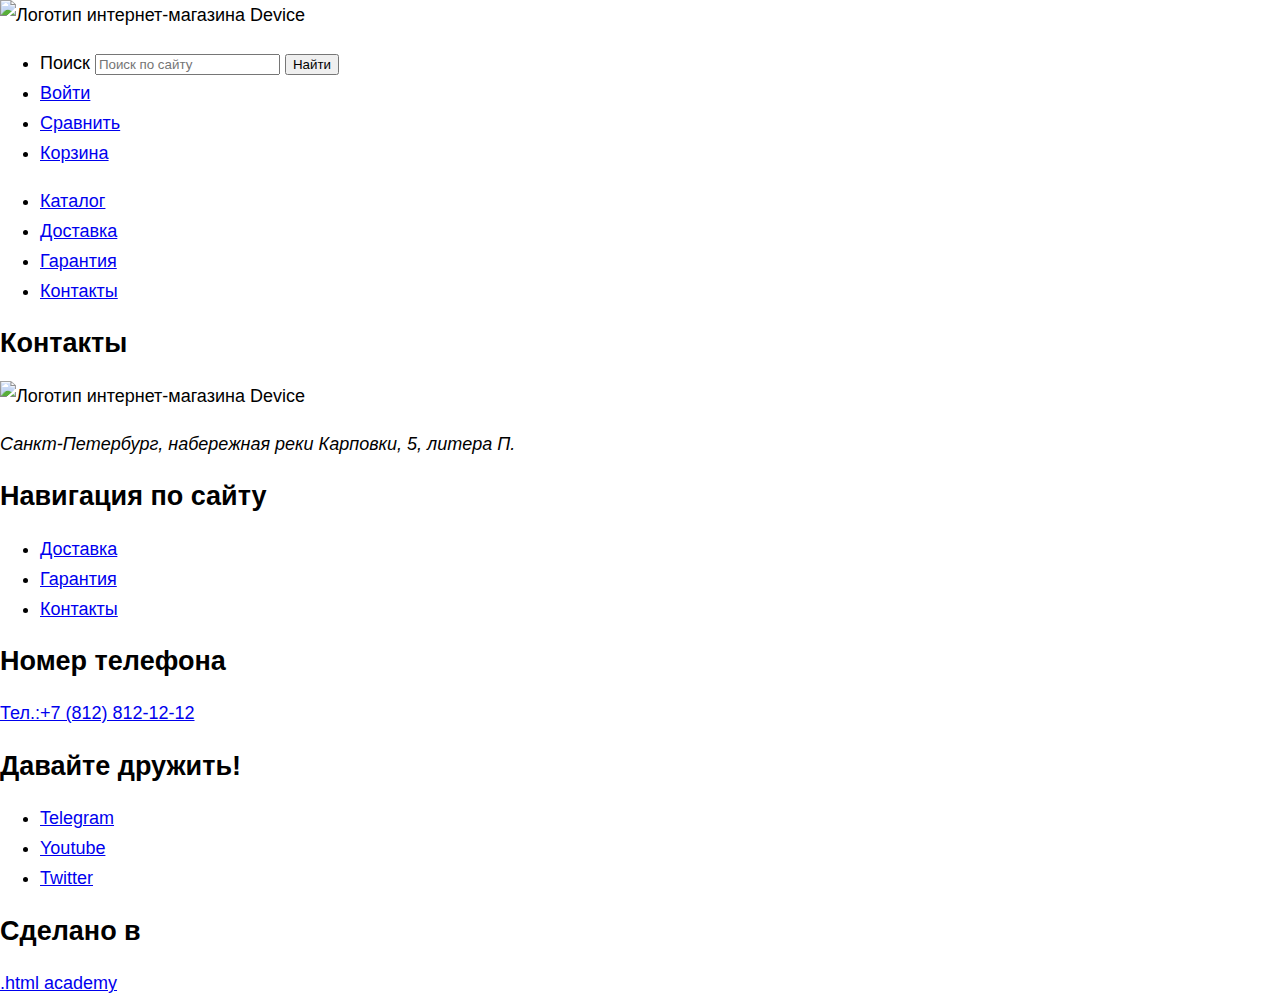
==== index.html @ ae9f5cde "добавляет разметку хедера и футера" ====
<!DOCTYPE html>
<html lang="ru">
  <head>
    <meta charset="utf-8">
    <title>HTML Academy: Девайс</title>
    <link rel="stylesheet" href="styles/styles.css">
  </head>
  <body>
    <header class="page-header">
      <img src="" alt="Логотип интернет-магазина Device" class="head-logo">
      <nav class="navigation">
        <ul class="navigation-personal">
          <li class="navigation-item">
            <form class="searching-form" action="https://echo.htmlacademy.ru/" method="get">
              <label for="searching-on-site" class="visually-hidden">Поиск</label>
              <input type="text" class="field" id="searching-on-page" placeholder="Поиск по сайту" name="searching-on-site">
              <button class="button searching-button" type="submit">Найти</button>
            </form>
          </li>
          <li class="navigation-item">
            <a class="navigation-link" href="#">Войти</a>
          </li>
          <li class="navigation-item">
            <a class="navigation-link" href="#">Сравнить</a>
          </li>
          <li class="navigation-item">
            <a class="navigation-link" href="#">Корзина</a>
          </li>
        </ul>
        <ul class="navigation-list">
          <li class="navigation-item">
            <a class="navigation-link" href="catalog.html">Каталог</a>
          </li>
          <li class="navigation-item">
            <a class="navigation-link" href="#">Доставка</a>
          </li>
          <li class="navigation-item">
            <a class="navigation-link" href="#">Гарантия</a>
          </li>
          <li class="navigation-item">
            <a class="navigation-link" href="#">Контакты</a>
          </li>
        </ul>
      </nav>
    </header>
    <main class="main-index">
      <section class="product-slider">

      </section>
      <section class="sub-section">

      </section>
      <section class="service-slider">

      </section>
      <section class="delivery">

      </section>
      <section class="about-us">

      </section>
      <section class="main-contact">

      </section>
    </main>
    <footer class="page-footer">
      <section class="footer-contact">
        <h2 class="visually-hidden">Контакты</h2>
        <img src="" alt="Логотип интернет-магазина Device" class="footer-logo">
        <address class="footer-contacts-address">
          <p class="about-text">Санкт-Петербург, набережная реки Карповки, 5, литера П.</p>
        </address>
      </section>
      <section class="footer-navigation">
        <h2 class="visually-hidden">Навигация по сайту</h2>
        <ul class="footer-navigation-list">
          <li class="footer-navigation-item">
            <a class="footer-navigation-link" href="#">Доставка</a>
          </li>
          <li class="footer-navigation-item">
            <a class="footer-navigation-link" href="#">Гарантия</a>
          </li>
          <li class="footer-navigation-item">
            <a class="footer-navigation-link" href="#">Контакты</a>
          </li>
        </ul>
      </section>
      <section class="footer-phone">
        <h2 class="visually-hidden">Номер телефона</h2>
        <a href="tel:+78128121212" class="footer-phone">Тел.:+7 (812) 812-12-12</a>
      </section>
      <section class="footer-social">
        <h2 class="visually-hidden">Давайте дружить!</h2>
        <ul class="footer-social-list">
          <li class="footer-social-item">
            <a href="https://t.me/htmlacademy" class="button">
             <span class="visually-hidden">Telegram</span>
            </a>
          </li>
          <li class="footer-social-item">
            <a href="https://www.youtube.com/user/htmlacademyru" class="button">
              <span class="visually-hidden">Youtube</span>
            </a>
          </li>
          <li class="footer-social-item">
            <a href="https://twitter.com/htmlacademy_ru" class="button">
              <span class="visually-hidden">Twitter</span>
            </a>
          </li>
        </ul>
      </section>
      <section class="footer-made-by">
        <h2 class="visually-hidden">Сделано в</h2>
        <a href="https://htmlacademy.ru" class="htmlacademy-link">
          <span class="visually-hidden">.html academy</span>
        </a>
      </section>
    </footer>
  </body>
</html>
---- styles/styles.css ----
@font-face {
  font-family: "Rubik";
  src: url("../fonts/rubik/rubik-400.woff2") format("woff2");
  font-weight: 400;
  font-style: normal;
  font-display: swap;
}

@font-face {
  font-family: "Rubik";
  src: url("../fonts/rubik/rubik-700.woff2") format("woff2");
  font-weight: 700;
  font-style: normal;
  font-display: swap;
}

@font-face {
  font-family: "Raleway";
  src: url("../fonts/raleway/raleway-800.woff2") format("woff2");
  font-weight: 800;
  font-style: normal;
  font-display: swap;
}

html {
  height: 100%;
}

body {
  min-height: 100%;
  margin: 0;
  padding: 0;
  font-family: "Rubik", "Arial", sans-serif;
  font-size: 18px;
  line-height: 30px;
  color: #000000;
  background-color: #ffffff;
}
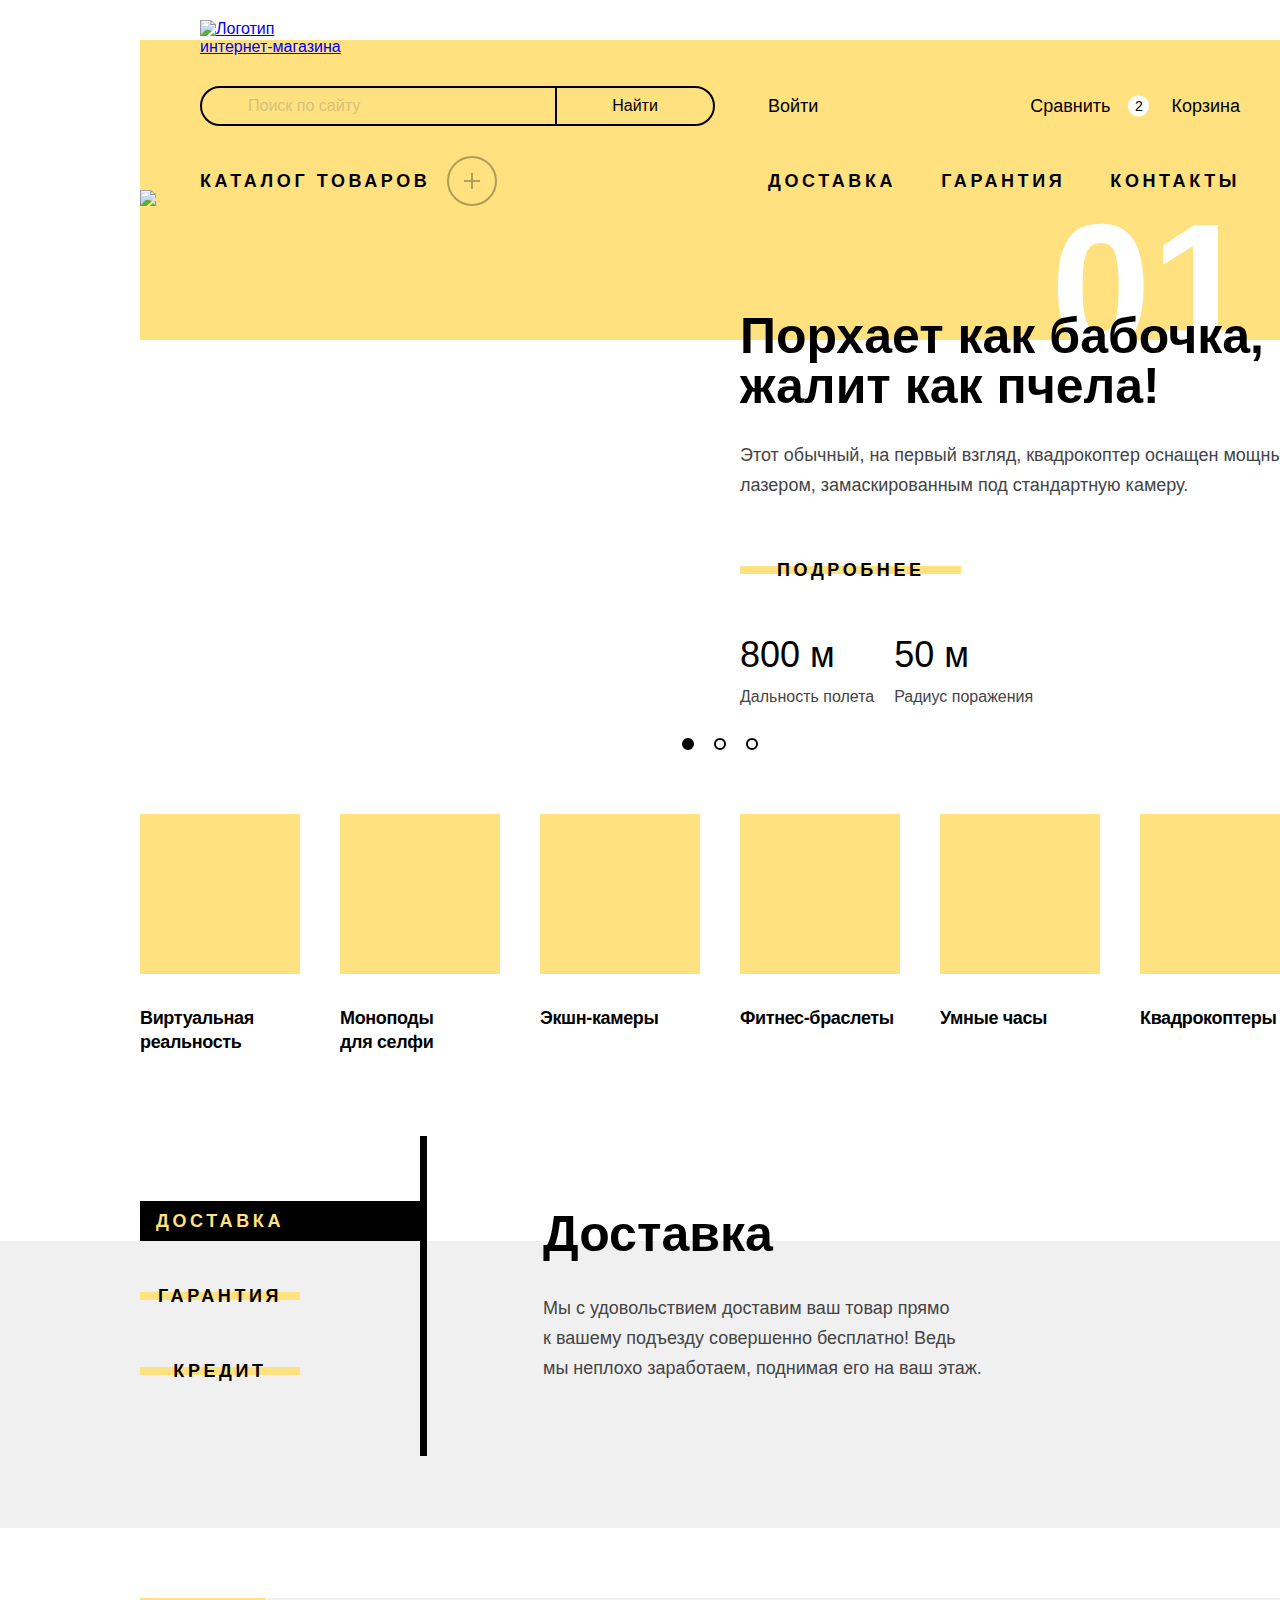
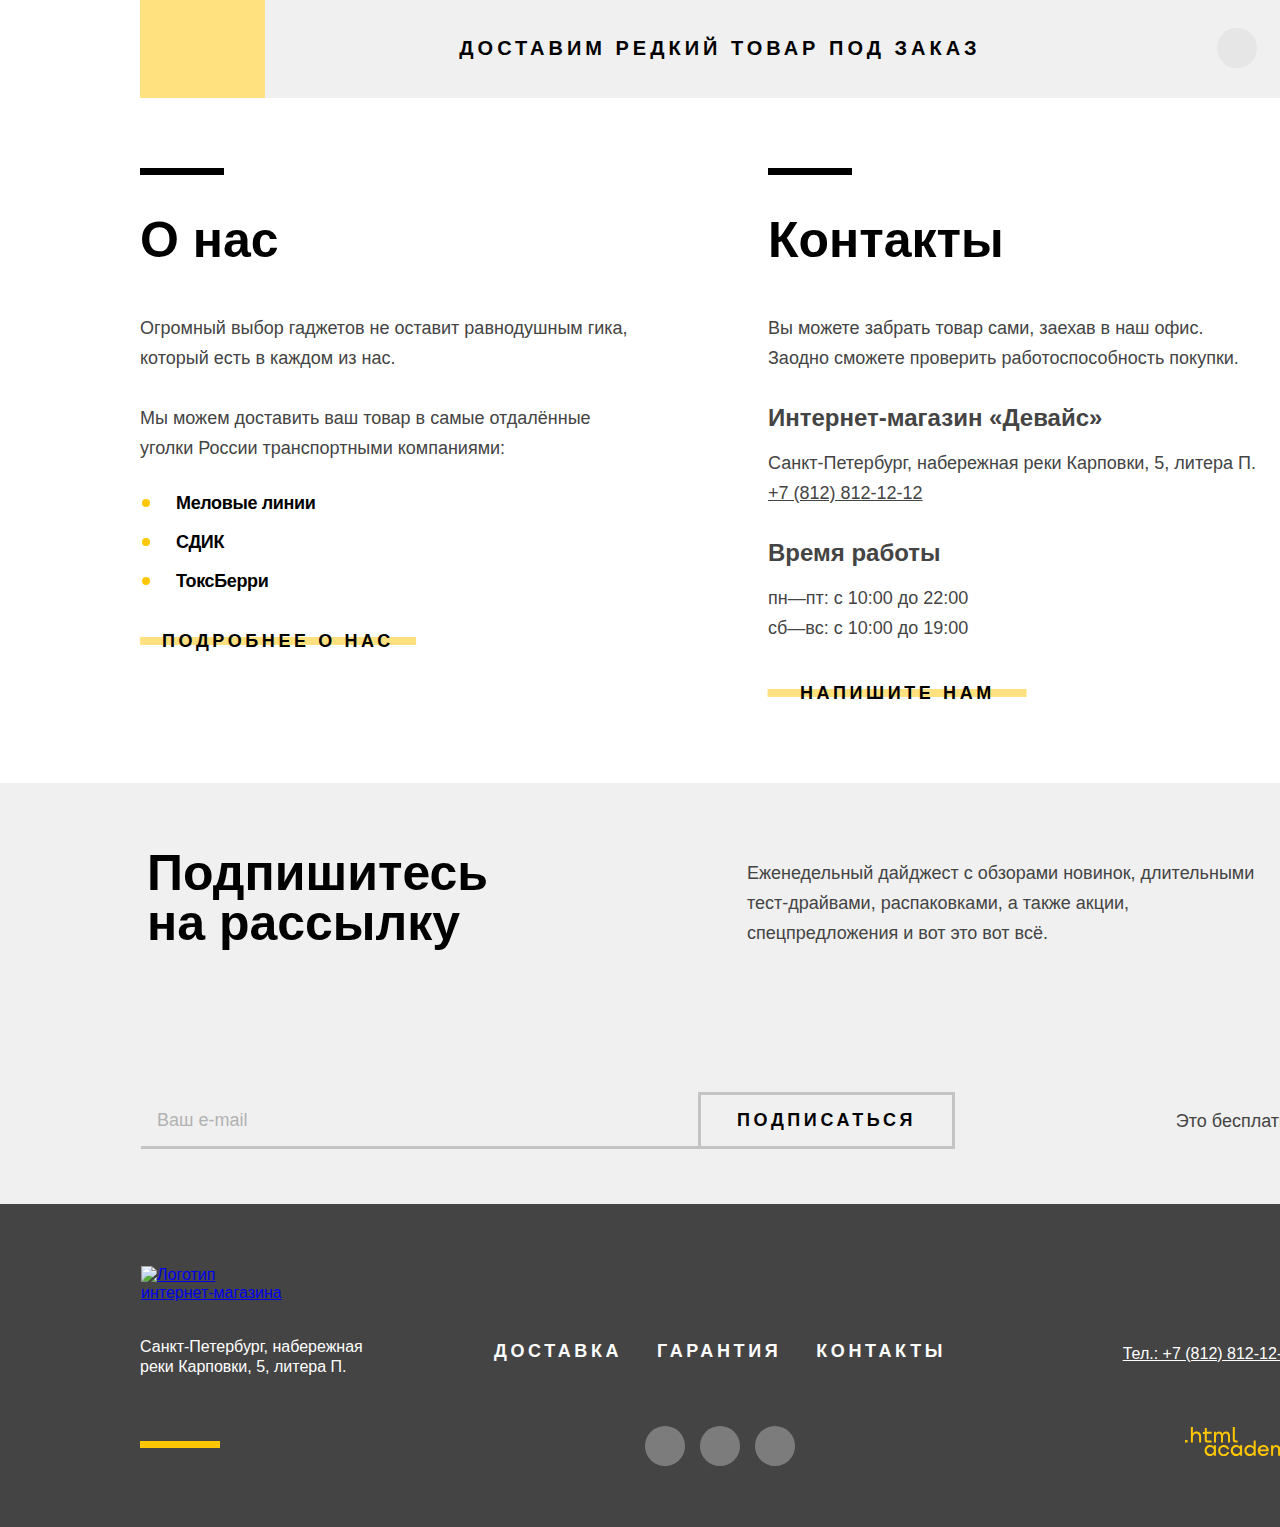
==== commit a83ca4c8: "Завершает верстку каталога и вносит последние корректировки на главной странице" ====
--- a/index.html
+++ b/index.html
@@ -2,119 +2,394 @@
 <html lang="ru">
   <head>
     <meta charset="utf-8">
-    <title>HTML Academy: Девайс</title>
+    <link rel="icon" href="favicon.ico">
+    <link rel="icon" type="image/png" sizes="32x32" href="images/favicon.png">
+    <title>Интернет-магазин гаджетов Девайс</title>
     <link rel="stylesheet" href="styles/styles.css">
   </head>
   <body>
-    <header class="page-header">
-      <img src="" alt="Логотип интернет-магазина Device" class="head-logo">
+    <header class="page-header container">
+      <a class="main-logo-link general-hover general-focus" href="index.html" aria-label="На главную страницу.">
+        <img class="head-logo" src="images/logo/main-logo.svg" alt="Логотип интернет-магазина Device." width="145" height="36">
+      </a>
+      <div class="first-header-line">
+        <form class="main-searching-form" action="https://echo.htmlacademy.ru/" method="get">
+          <label class="main-search-label">
+            <span class="visually-hidden">Поиск</span>
+            <input type="text" class="main-search-input" id="main-search" placeholder="Поиск по сайту" name="main-search" required>
+            <span class="main-search-text"></span>
+          </label>
+          <button class="searching-button" type="submit">Найти</button>
+        </form>
+        <ul class="navigation-personal general-list">
+          <li class="navigation-personal-item login">
+            <a class="navigation-personal-link general-hover general-focus" href="#">Войти</a>
+          </li>
+          <li class="navigation-personal-item compare">
+            <a class="navigation-personal-link general-hover general-focus" href="#">Сравнить</a>
+          </li>
+          <li class="navigation-personal-item cart">
+            <button class="navigation-personal-link general-hover general-focus" type="button" data-counter="2">Корзина</button>
+            <div class="cart-popup">
+              <ul class="cart-list general-list">
+                <li class="cart-list-item">
+                  <a href="#" class="cart-item-link general-hover general-focus">
+                    <img src="images/product-catalog/cart-simple-selfie-stick.png" alt="Любительская селфи-палка" width="39" height="43">
+                    <span class="cart-item-text">Любительская селфи-палка</span>
+                  </a>
+                  <button class="cart-delete-item general-hover" type="button">
+                    <span class="visually-hidden">Удалить товар из корзины</span>
+                  </button>
+                </li>
+                <li class="cart-list-item">
+                  <a href="#" class="cart-item-link general-hover general-focus">
+                    <img src="images/product-catalog/cart-profi-selfie-stick.png" alt="Профессиональная селфи-палка" width="39" height="43">
+                    <span class="cart-item-text">Профессиональная селфи-палка</span>
+                  </a>
+                  <button class="cart-delete-item general-hover" type="button">
+                    <span class="visually-hidden">Удалить товар из корзины</span>
+                  </button>
+                </li>
+              </ul>
+              <div class="cart-total-sum">
+                <span class="cart-items-total">Товаров: 2</span>
+                <span class="cart-sum-total">Сумма: 2000 ₽</span>
+              </div>
+              <div class="open-cart-block">
+                <a href="#" class="open-cart-link link-spacing-font general-focus">Открыть корзину</a>
+              </div>
+            </div>
+          </li>
+        </ul>
+      </div>
       <nav class="navigation">
-        <ul class="navigation-personal">
-          <li class="navigation-item">
-            <form class="searching-form" action="https://echo.htmlacademy.ru/" method="get">
-              <label for="searching-on-site" class="visually-hidden">Поиск</label>
-              <input type="text" class="field" id="searching-on-page" placeholder="Поиск по сайту" name="searching-on-site">
-              <button class="button searching-button" type="submit">Найти</button>
-            </form>
-          </li>
-          <li class="navigation-item">
-            <a class="navigation-link" href="#">Войти</a>
-          </li>
-          <li class="navigation-item">
-            <a class="navigation-link" href="#">Сравнить</a>
-          </li>
-          <li class="navigation-item">
-            <a class="navigation-link" href="#">Корзина</a>
-          </li>
-        </ul>
-        <ul class="navigation-list">
-          <li class="navigation-item">
-            <a class="navigation-link" href="catalog.html">Каталог</a>
-          </li>
-          <li class="navigation-item">
-            <a class="navigation-link" href="#">Доставка</a>
-          </li>
-          <li class="navigation-item">
-            <a class="navigation-link" href="#">Гарантия</a>
-          </li>
-          <li class="navigation-item">
-            <a class="navigation-link" href="#">Контакты</a>
+        <div class="navigation-subcatalog">
+          <button class="subcatalog-open link-spacing-font general-focus" type="button">
+            Каталог товаров
+            <span class="subcatalog-open-icon"></span>
+          </button>
+          <ul class="subcatalog-list general-list">
+            <!-- Для активного пункта меню добавляем ссылке класс active-link -->
+            <li class="subcatalog-item">
+              <a class="subcatalog-link general-hover" href="#">Виртуальная реальность</a>
+            </li>
+            <li class="subcatalog-item">
+              <a class="subcatalog-link general-hover" href="#">Фитнес-браслеты</a>
+            </li>
+            <li class="subcatalog-item">
+              <a class="subcatalog-link general-hover" href="#">Квадрокоптеры</a>
+            </li>
+            <li class="subcatalog-item">
+              <a class="subcatalog-link general-hover" href="catalog.html">Моноподы для cелфи</a>
+            </li>
+            <li class="subcatalog-item">
+              <a class="subcatalog-link general-hover" href="#">Умные часы</a>
+            </li>
+            <li class="subcatalog-item action-cam">
+              <a class="subcatalog-link general-hover" href="#">Экшн-камеры</a>
+            </li>
+          </ul>
+        </div>
+        <ul class="navigation-list general-list">
+          <!-- Для активного пункта меню добавляем ссылке класс active-link -->
+          <li class="navigation-list-item">
+            <a class="navigation-list-link link-spacing-font general-hover" href="#">Доставка</a>
+          </li>
+          <li class="navigation-list-item">
+            <a class="navigation-list-link link-spacing-font general-hover" href="#">Гарантия</a>
+          </li>
+          <li class="navigation-list-item">
+            <a class="navigation-list-link link-spacing-font general-hover" href="#">Контакты</a>
           </li>
         </ul>
       </nav>
     </header>
     <main class="main-index">
-      <section class="product-slider">
-
+      <h1 class="visually-hidden">Интернет-магазин Device</h1>
+      <section class="product-slider container">
+        <h2 class="visually-hidden">Галерея товаров</h2>
+        <div class="product-slider-control">
+          <button class="product-slider-button slider-prev general-hover general-focus" type="button">
+            <span class="visually-hidden">Предыдущий товар</span>
+          </button>
+          <button class="product-slider-button slider-next general-focus" type="button">
+            <span class="visually-hidden">Следующий товар</span>
+          </button>
+        </div>
+        <ul class="product-slider-list general-list">
+          <!-- У всех li, кроме соответствующего текущему товару, должен стоят для скрытия класс hidden-item -->
+          <li class="product-slider-item">
+            <img class="product-slider-image" src="images/product-slider/drone.png" alt="Квадрокоптер." width="560" height="560">
+            <div class="product-description-section">
+              <h3 class="product-title">Порхает как бабочка, жалит как пчела!</h3>
+              <p class="product-text">Этот обычный, на первый взгляд, квадрокоптер оснащен мощным лазером, замаскированным под стандартную камеру.</p>
+              <a class="product-details button link-spacing-font" href="#">Подробнее</a>
+              <dl class="product-description-list">
+                <div class="product-description-category">
+                  <dt class="product-description">Дальность полета</dt>
+                  <dd class="product-description-detals">800 м</dd>
+                </div>
+                <div class="product-description-category">
+                  <dt class="product-description">Радиус поражения</dt>
+                  <dd class="product-description-detals">50 м</dd>
+                </div>
+              </dl>
+            </div>
+          </li>
+          <li class="product-slider-item hidden-item">
+            <img class="product-slider-image" src="images/product-slider/wristband.png" alt="Фитнес-браслет." width="560" height="560">
+            <div class="product-description-section">
+              <h3 class="product-title">Худеем правильно!</h3>
+              <p class="product-text">Мотивирующие фитнес-браслеты помогут найти в себе силы не пропускать занятия и соблюдать диету.</p>
+              <a class="product-details" href="#">Подробнее</a>
+              <dl class="product-description-list">
+                <div class="product-description-category">
+                  <dt class="product-description">Без подзарядки</dt>
+                  <dd class="product-description-detals">48 часов</dd>
+                </div>
+              </dl>
+            </div>
+          </li>
+          <li class="product-slider-item hidden-item">
+            <img class="product-slider-image" src="images/product-slider/selfie-stick.png" alt="Палка для селфи." width="560" height="560">
+            <div class="product-description-section">
+              <h3 class="product-title">Делай селфи, как Бен Стиллер! </h3>
+              <p class="product-text">Самая длинная палка для селфи доступна в нашем магазине. Восемь (Восемь, Карл!) метров длиной и весом всего 5 кг.</p>
+              <a class="product-details" href="#">Подробнее</a>
+              <dl class="product-description-list">
+                <div class="product-description-category">
+                  <dt class="product-description">Длина палки</dt>
+                  <dd class="product-description-detals">8,5 м</dd>
+                </div>
+                <div class="product-description-category">
+                  <dt class="product-description">Вес палки</dt>
+                  <dd class="product-description-detals">5 кг</dd>
+                </div>
+                <div class="product-description-category">
+                  <dt class="product-description">Материал</dt>
+                  <dd class="product-description-detals">Карбон</dd>
+                </div>
+              </dl>
+            </div>
+          </li>
+        </ul>
+        <ul class="slider-pagination general-list">
+          <li class="slider-pagination-item">
+            <button class="slider-pagination-button slider-pagination-button-current" type="button">
+              <span class="visually-hidden">Первый товар</span>
+            </button>
+          </li>
+          <li class="slider-pagination-item">
+            <button class="slider-pagination-button general-hover" type="button">
+              <span class="visually-hidden">Второй товар</span>
+            </button>
+          </li>
+          <li class="slider-pagination-item">
+            <button class="slider-pagination-button general-hover" type="button">
+              <span class="visually-hidden">Третий товар</span>
+            </button>
+          </li>
+        </ul>
       </section>
-      <section class="sub-section">
-
+      <section class="subsection container">
+        <h2 class="visually-hidden">Категории товаров</h2>
+        <ul class="subsection-list general-list">
+          <li class="subsection-item">
+            <a class="subsection-link sub-virtuality general-focus" href="#">Виртуальная реальность</a>
+          </li>
+          <li class="subsection-item">
+            <a class="subsection-link sub-selfie general-focus" href="catalog.html">Моноподы для&nbsp;селфи</a>
+          </li>
+          <li class="subsection-item">
+            <a class="subsection-link sub-actioncam general-focus" href="#">Экшн-камеры</a>
+          </li>
+          <li class="subsection-item">
+            <a class="subsection-link sub-wristband general-focus" href="#">Фитнес-браслеты</a>
+          </li>
+          <li class="subsection-item">
+            <a class="subsection-link sub-smartwatch general-focus" href="#">Умные часы</a>
+          </li>
+          <li class="subsection-item">
+            <a class="subsection-link sub-drone general-focus" href="#">Квадрокоптеры</a>
+          </li>
+        </ul>
       </section>
-      <section class="service-slider">
-
+      <section class="tab-service">
+        <div class="container">
+          <h2 class="visually-hidden">Наш сервис</h2>
+          <ul class="tab-service-navigation general-list">
+            <li class="tab-service-item">
+              <button class="button link-spacing-font tab-service-button tab-service-button-current" type="button">Доставка</button>
+            </li>
+            <li class="tab-service-item">
+              <button class="button link-spacing-font tab-service-button" type="button">Гарантия</button>
+            </li>
+            <li class="tab-service-item">
+              <button class="button link-spacing-font tab-service-button" type="button">Кредит</button>
+            </li>
+          </ul>
+          <ul class="tab-description general-list">
+            <!-- Для всех блоков кроме текущего ставим класс hidden-item для скрытия -->
+            <li class="tab-description-item delivery">
+              <h3 class="tab-description-title">Доставка</h3>
+              <p class="tab-description-text">Мы с удовольствием доставим ваш товар прямо к&nbsp;вашему подъезду совершенно бесплатно! Ведь мы&nbsp;неплохо заработаем, поднимая его на ваш этаж.</p>
+            </li>
+            <li class="tab-description-item warranty hidden-item">
+              <h3 class="tab-description-title">Гарантия</h3>
+              <p class="tab-description-text">Если из-за возгорания купленного у нас товара у вас сгорит дом — не переживайте, мы выдадим вам новый. Товар, не дом, конечно же.</p>
+            </li>
+            <li class="tab-description-item credit hidden-item">
+              <h3 class="tab-description-title">Кредит</h3>
+              <p class="tab-description-text">Залезть в долговую яму стало проще! Кредитные консультанты подберут для вас наиболее выгодные условия кредита. Выгодные для банка, разумеется.</p>
+            </li>
+          </ul>
+        </div>
       </section>
-      <section class="delivery">
-
-      </section>
-      <section class="about-us">
-
-      </section>
-      <section class="main-contact">
-
+      <div class="container">
+        <a class="rare-product-delivery link-spacing-font general-focus" href="#">
+          Доставим редкий товар под заказ
+          <span class="rare-product-delivery-circle"></span>
+        </a>
+      </div>
+      <div class="container about-contact">
+        <section class="about-us">
+          <h2 class="about-us-title">О нас</h2>
+          <p class="about-us-text">Огромный выбор гаджетов не оставит равнодушным гика, который есть в каждом из нас.</p>
+          <p class="about-us-text">Мы можем доставить ваш товар в самые отдалённые уголки России транспортными компаниями:</p>
+          <ul class="transport-company-list general-list">
+            <li class="transport-company-item">Меловые линии</li>
+            <li class="transport-company-item">СДИК</li>
+            <li class="transport-company-item">ТоксБерри</li>
+          </ul>
+          <a class="about-us-link button link-spacing-font" href="#">Подробнее о нас</a>
+        </section>
+        <section class="main-contact">
+          <h2 class="main-contact-title">Контакты</h2>
+          <p class="main-contact-text">Вы можете забрать товар сами, заехав в наш офис. Заодно&nbsp;сможете проверить работоспособность покупки.</p>
+          <div>
+            <h3 class="main-contact-subtitle">Интернет-магазин «Девайс»</h3>
+            <address class="main-contact-adress">
+              <p class="main-contact-adress-text">Санкт-Петербург, набережная реки Карповки, 5, литера П.</p>
+              <a class="main-contacts-phone general-hover general-focus" href="tel:+78128121212">+7 (812) 812-12-12</a>
+            </address>
+          </div>
+          <div>
+            <h3 class="main-contact-subtitle">Время работы</h3>
+            <ul class="main-contacts-schedule general-list">
+              <li class="main-contacts-schedule-item">пн—пт: с 10:00 до 22:00</li>
+              <li class="main-contacts-schedule-item">сб—вс: с 10:00 до 19:00</li>
+            </ul>
+          </div>
+          <a class="contact-link button link-spacing-font" href="#">Напишите нам</a>
+        </section>
+      </div>
+      <section class="subscribe">
+        <div class="container">
+          <div class="subscribe-description">
+            <h2 class="subscribe-title">Подпишитесь на&nbsp;рассылку</h2>
+            <p class="subscribe-text">Еженедельный дайджест с обзорами новинок, длительными тест-драйвами, распаковками, а также акции, спецпредложения и вот это вот всё.</p>
+          </div>
+          <div class="subscribe-introduce">
+            <form class="subscribe-form" action="https://echo.htmlacademy.ru/" method="post">
+              <label class="subscribe-label">
+                <span class="visually-hidden">Ваш e-mail</span>
+                <!-- В случае некорректного адреса email для input добавляется класс subscribe-field-error -->
+                <input class="subscribe-field" type="email" id="subscribe-email" placeholder="Ваш e-mail" name="subscribe-email" required>
+              </label>
+              <button class="subscribe-button link-spacing-font general-focus" type="submit">Подписаться</button>
+            </form>
+            <span class="subscribe-text-free">Это бесплатно</span>
+          </div>
+        </div>
       </section>
     </main>
     <footer class="page-footer">
-      <section class="footer-contact">
-        <h2 class="visually-hidden">Контакты</h2>
-        <img src="" alt="Логотип интернет-магазина Device" class="footer-logo">
-        <address class="footer-contacts-address">
-          <p class="about-text">Санкт-Петербург, набережная реки Карповки, 5, литера П.</p>
-        </address>
-      </section>
-      <section class="footer-navigation">
-        <h2 class="visually-hidden">Навигация по сайту</h2>
-        <ul class="footer-navigation-list">
-          <li class="footer-navigation-item">
-            <a class="footer-navigation-link" href="#">Доставка</a>
-          </li>
-          <li class="footer-navigation-item">
-            <a class="footer-navigation-link" href="#">Гарантия</a>
-          </li>
-          <li class="footer-navigation-item">
-            <a class="footer-navigation-link" href="#">Контакты</a>
-          </li>
-        </ul>
-      </section>
-      <section class="footer-phone">
-        <h2 class="visually-hidden">Номер телефона</h2>
-        <a href="tel:+78128121212" class="footer-phone">Тел.:+7 (812) 812-12-12</a>
-      </section>
-      <section class="footer-social">
-        <h2 class="visually-hidden">Давайте дружить!</h2>
-        <ul class="footer-social-list">
-          <li class="footer-social-item">
-            <a href="https://t.me/htmlacademy" class="button">
-             <span class="visually-hidden">Telegram</span>
-            </a>
-          </li>
-          <li class="footer-social-item">
-            <a href="https://www.youtube.com/user/htmlacademyru" class="button">
-              <span class="visually-hidden">Youtube</span>
-            </a>
-          </li>
-          <li class="footer-social-item">
-            <a href="https://twitter.com/htmlacademy_ru" class="button">
-              <span class="visually-hidden">Twitter</span>
-            </a>
-          </li>
-        </ul>
-      </section>
-      <section class="footer-made-by">
-        <h2 class="visually-hidden">Сделано в</h2>
-        <a href="https://htmlacademy.ru" class="htmlacademy-link">
-          <span class="visually-hidden">.html academy</span>
+      <div class="container">
+        <a class="footer-logo-link general-hover general-focus" href="index.html" aria-label="На главную страницу.">
+          <img class="footer-logo" src="images/logo/footer-logo.svg" alt="Логотип интернет-магазина Device." width="145" height="36">
         </a>
-      </section>
+        <div class="footer-text-section">
+          <address class="footer-contacts-address">Санкт-Петербург, набережная реки Карповки, 5, литера П.</address>
+          <nav class="footer-navigation">
+            <ul class="footer-navigation-list general-list">
+              <li class="footer-navigation-item">
+                <a class="footer-navigation-link link-spacing-font white-text-effects general-focus" href="#">Доставка</a>
+              </li>
+              <li class="footer-navigation-item">
+                <a class="footer-navigation-link link-spacing-font white-text-effects general-focus" href="#">Гарантия</a>
+              </li>
+              <li class="footer-navigation-item">
+                <a class="footer-navigation-link link-spacing-font white-text-effects general-focus" href="#">Контакты</a>
+              </li>
+            </ul>
+          </nav>
+          <div class="phone">
+            <a class="footer-phone general-focus" href="tel:+78128121212">Тел.: +7 (812) 812-12-12</a>
+          </div>
+          <ul class="footer-social-list general-list">
+            <li class="footer-social-item">
+              <a class="social-link telegram" href="https://t.me/htmlacademy">
+                <span class="visually-hidden">Мы в Telegram</span>
+              </a>
+            </li>
+            <li class="footer-social-item">
+              <a class="social-link youtube" href="https://www.youtube.com/user/htmlacademyru">
+                <span class="visually-hidden">Мы в Youtube</span>
+              </a>
+            </li>
+            <li class="footer-social-item">
+              <a class="social-link twitter" href="https://twitter.com/htmlacademy_ru">
+                <span class="visually-hidden">Мы в Twitter</span>
+              </a>
+            </li>
+          </ul>
+          <a href="https://htmlacademy.ru" class="htmlacademy-link">
+            <svg class="footer-icon" aria-hidden="true" focusable="false" width="115" height="33" viewBox="0 0 115 33" fill="none" xmlns="http://www.w3.org/2000/svg"><path d="M0 12.9v2.6h2.5v-2.6H0ZM11.6 4.5c-1.6 0-2.8.7-3.6 1.7h-.1V0h-2v15.5h2v-5.3c0-2.1 1.3-3.6 3.3-3.6 1.8 0 2.9 1.4 2.9 3.2v5.7h2V9.4c.1-3-1.8-4.9-4.5-4.9ZM26.6 4.8h-4.8V1.1h-2v3.8h-1.9v2h1.9v6c0 1.7 1 2.7 2.7 2.7h4.1v-2h-3.7c-.7 0-1.1-.4-1.1-1.1V6.8h4.8v-2ZM41.1 4.6c-1.6 0-2.9.8-3.5 2.1h-.1a3.7 3.7 0 0 0-3.4-2.1c-1.4 0-2.5.8-3.1 1.8h-.1V4.8H29v10.6h2V10c0-2 1-3.5 2.6-3.5 1.5 0 2.4 1 2.4 2.6v6.3h2V9.8c0-2.4 1.4-3.3 2.6-3.3 1.5 0 2.4 1 2.4 2.6v6.3h2V8.9c.1-2.5-1.4-4.3-3.9-4.3ZM47.8 12.7c0 1.7 1 2.7 2.8 2.7h2v-2h-1.7c-.7 0-1.1-.4-1.1-1.1V0h-2v12.7ZM28.9 19.7a4.9 4.9 0 0 0-3.9-1.8c-3.1 0-5.4 2.3-5.4 5.6s2.3 5.6 5.4 5.6c1.8 0 3-.8 3.8-1.9h.1v1.6h2V18.2h-2v1.5Zm-3.6 7.4a3.5 3.5 0 0 1-3.6-3.6c0-2 1.4-3.6 3.6-3.6s3.6 1.6 3.6 3.6c0 1.9-1.4 3.6-3.6 3.6ZM44.2 22c-.5-2.4-2.6-4.1-5.4-4.1a5.4 5.4 0 0 0-5.6 5.6c0 3.1 2.2 5.6 5.6 5.6 2.8 0 4.9-1.8 5.4-4.2h-2.1a3.4 3.4 0 0 1-3.3 2.3 3.5 3.5 0 0 1-3.6-3.6c0-2 1.4-3.6 3.6-3.6 1.6 0 2.8 1 3.3 2.2h2.1V22ZM55.1 19.7a4.9 4.9 0 0 0-3.9-1.8c-3.1 0-5.4 2.3-5.4 5.6s2.3 5.6 5.4 5.6c1.8 0 3-.8 3.8-1.9h.1v1.6h2V18.2h-2v1.5Zm-3.6 7.4a3.5 3.5 0 0 1-3.6-3.6c0-2 1.4-3.6 3.6-3.6s3.6 1.6 3.6 3.6c0 1.9-1.5 3.6-3.6 3.6ZM68.7 19.8a5 5 0 0 0-3.9-1.9c-3.1 0-5.4 2.3-5.4 5.6s2.2 5.6 5.4 5.6c1.7 0 3-.8 3.8-1.8h.1v1.5h2V13.4h-2v6.4Zm-3.6 7.3a3.5 3.5 0 0 1-3.6-3.6c0-2 1.4-3.6 3.6-3.6s3.6 1.6 3.6 3.6c-.1 2-1.5 3.6-3.6 3.6ZM78.3 17.9a5.4 5.4 0 0 0-5.5 5.6c0 3 2.1 5.6 5.5 5.6 2.5 0 4.5-1.3 5.2-3.6h-2.1c-.5 1-1.6 1.6-3 1.6-1.9 0-3.3-1.3-3.4-2.9h8.8c.2-3.6-2-6.3-5.5-6.3Zm0 1.9c1.7 0 3 1 3.3 2.6h-6.5a3.2 3.2 0 0 1 3.2-2.6ZM98.2 17.9a4 4 0 0 0-3.6 2h-.1c-.6-1.2-1.8-2-3.4-2-1.4 0-2.5.7-3.1 1.8v-1.5h-1.9v10.6h2v-5.4c0-2 1-3.4 2.6-3.5 1.5 0 2.4 1 2.4 2.6v6.3h2v-5.6c0-2.4 1.4-3.3 2.6-3.3 1.5 0 2.4 1 2.4 2.6v6.3h2v-6.5c.1-2.6-1.4-4.4-3.9-4.4ZM109.4 27l-3.6-8.9h-2.2l4.8 11.6c-.3.9-.7 1.2-1.7 1.2h-2.5v2h2.5c1.8 0 2.8-.8 3.5-2.6l4.7-12.2h-2.1l-3.4 8.9Z"/></svg>
+            <span class="visually-hidden">Сделано в .html academy</span>
+          </a>
+        </div>
+      </div>
     </footer>
+    <!-- Для отображения модального окна необходимо удалить класс modal-container-close -->
+    <div class="modal-container modal-container-close">
+      <div class="modal-delivery">
+        <button class="modal-close-button general-hover">
+          <span class="visually-hidden">Закрыть</span>
+        </button>
+        <form class="delivery-form" action="https://echo.htmlacademy.ru/" method="get">
+          <h2 class="modal-title">Доставка под заказ</h2>
+          <label class="delivery-label label-name">
+            Ваше имя:
+            <input class="modal-input general-focus field-name" type="text" id="client-name" name="client-name" placeholder="Введите имя">
+          </label>
+          <!-- в случае некорректного заполнения поля email надо для лейбла добавить класс email-error -->
+          <label class="delivery-label label-email">
+            Ваш e-mail:
+            <input class="modal-input general-focus field-email" type="email" id="client-email" name="client-email" placeholder="Введите ваш email" required>
+          </label>
+          <label class="delivery-label label-product">
+            Что нужно привезти:
+            <input class="modal-input general-focus field-product" type="text" id="delivery-product" name="delivery-product" minlength="7" placeholder="В свободной форме" required>
+          </label>
+          <div class="delivery-label">
+            <div class="quantity">
+              <label class="label-quantity">Количество:</label>
+              <span class="tooltip">
+                <button class="tooltip-toggle" type="button" aria-labelledby="tooltip-label-quantity">
+                  <svg class="tooltip-icon" width="26" height="26"  viewBox="0 0 26 26" fill="none" xmlns="http://www.w3.org/2000/svg"><circle cx="13" cy="13" r="13" fill="#ffe17f"/><path d="M14 7h-2v2h2V7ZM14 11h-2v8h2v-8Z" fill="#000"/></svg>
+                </button>
+                <span class="tooltip-text" role="tooltip" id="tooltip-label-quantity">Постараемся найти, сколько нужно. Привезём сколько получится по требованиям к&nbsp;провозу багажа.</span>
+              </span>
+            </div>
+            <div class="quantity">
+              <button class="quantity-minus" type="button"><span class="visually-hidden">Уменьшить количество</span></button>
+              <input class="modal-input field-quantity" type="number" id="delivery-quantity" name="delivery-quantity" step="1" min="1" value="1" required>
+              <button class="quantity-plus" type="button"><span class="visually-hidden">Увеличить количество</span></button>
+            </div>
+          </div>
+          <button class="button link-spacing-font delivery-submit" type="submit">Отправить</button>
+        </form>
+      </div>
+    </div>
   </body>
 </html>
--- a/styles/styles.css
+++ b/styles/styles.css
@@ -28,11 +28,2517 @@
 
 body {
   min-height: 100%;
-  margin: 0;
-  padding: 0;
-  font-family: "Rubik", "Arial", sans-serif;
+  min-width: 1440px;
+  margin: 0;
+  padding: 0;
+  font-family: "Rubik", sans-serif;
+  font-weight: 400;
+  color: #444444;
+  background-color: #ffffff;
+}
+
+.container {
+  width: 100%;
+  max-width: 1160px;
+  margin: 0 auto;
+  padding: 0;
+}
+
+*,
+*::after,
+*::before {
+  box-sizing: border-box;
+}
+
+.visually-hidden {
+  position: absolute;
+  width: 1px;
+  height: 1px;
+  margin: -1px;
+  padding: 0;
+  border: 0;
+  clip: rect(0 0 0 0);
+  overflow: hidden;
+}
+
+.general-list {
+  margin: 0;
+  padding: 0;
+  list-style-type: none;
+  font-size: 0;
+}
+
+.general-hover:hover {
+  opacity: 0.6;
+}
+
+.general-hover:active {
+  opacity: 0.3;
+}
+
+.general-focus:focus-visible {
+  outline: 2px solid #af4fff;
+  outline-offset: 2px;
+}
+
+.link-spacing-font {
+  font-family: "Raleway", sans-serif;
+  font-weight: 800;
+  font-size: 18px;
+  line-height: 20px;
+  letter-spacing: 0.2em;
+  font-style: normal;
+  text-transform: uppercase;
+  color: #000000;
+  text-decoration: none;
+  cursor: pointer;
+}
+
+/* Making sticky footer */
+.main-index,
+.main-inner {
+  flex-grow: 1;
+}
+
+.main-inner {
+  margin: 0;
+  padding: 0;
+}
+
+.button {
+  position: relative;
+  padding: 10px 17px;
+  display: inline-flex;
+  z-index: 1;
+  text-align: center;
+  background-color: rgba(255, 255, 255, 0);
+  border: none;
+}
+
+.button::before {
+  content: "";
+  position: absolute;
+  height: 100%;
+  width: 100%;
+  top: 50%;
+  left: 50%;
+  transform: translate(-50%, -50%) scaleY(0.2);
+  transition: transform 0.3s ease;
+  background-color: #ffe17f;
+  z-index: -1;
+}
+
+.button:hover::before {
+  transform: translate(-50%, -50%) scaleY(1);
+}
+
+.button:active::before {
+  transform: translate(-50%, -50%) scaleY(1);
+  background-color: #ffcc33;
+}
+
+.button:focus-visible {
+  outline: 2px solid #af4fff;
+}
+
+.button:disabled {
+  pointer-events: none;
+  opacity: 0.3;
+}
+
+/* Header */
+.page-header {
+  padding: 20px 60px 0 60px;
+  background: linear-gradient(#ffffff 40px, #ffe17f 40px);
+}
+
+.main-logo-link {
+  display: inline-flex;
+  margin-bottom: 30px;
+}
+
+.first-header-line {
+  padding: 0;
+  margin: 0 0 30px 0;
+  display: grid;
+  grid-template-columns: auto 1fr;
+}
+
+.main-searching-form {
+  max-width: 540px;
+  margin: 0 26px 0 0;
+  padding: 0;
+  display: grid;
+  grid-template-columns: 1fr auto;
+}
+
+.main-search-label {
+  position: relative;
+  z-index: 1;
+}
+
+.main-search-input {
+  position: relative;
+  min-width: 357px;
+  height: 100%;
+  border: 2px solid #000000;
+  border-radius: 50px 0 0 50px;
+  margin: 0 -2px 0 0;
+  padding: 8px 46px;
+  font-family: inherit;
+  font-weight: 400;
+  font-size: 16px;
+  line-height: 20px;
+  background-color: rgba(255, 255, 255, 0);
+  z-index: 2;
+}
+
+.main-search-input::placeholder {
+  opacity: 0.3;
+}
+
+.main-search-text {
+  height: 100%;
+}
+
+.main-search-text::before {
+  content: "";
+  position: absolute;
+  width: 357px;
+  height: 100%;
+  top: 0;
+  left: 0;
+  border: none;
+}
+
+.main-search-text::after {
+  content: "";
+  position: absolute;
+  width: 16px;
+  height: 16px;
+  top: 50%;
+  left: 16px;
+  transform: translateY(-50%);
+  background-image: url("..//images/logo/search-icon.svg");
+  background-repeat: no-repeat;
+}
+
+.main-search-input:focus-visible {
+  outline: none;
+}
+
+.main-search-input:focus-visible + .main-search-text::before {
+  outline: 2px solid #af4fff;
+  outline-offset: 2px;
+}
+
+.searching-button {
+  position: relative;
+  margin: 0;
+  padding: 8px 54px;
+  min-width: 160px;
+  border: 2px solid #000000;
+  border-radius: 0 50px 50px 0;
+  font-size: 16px;
+  line-height: 20px;
+  color: #000000;
+  font-family: inherit;
+  cursor: pointer;
+  background-color: rgba(255, 255, 255, 0);
+  z-index: 1;
+}
+
+.searching-button::before {
+  content: "";
+  position: absolute;
+  height: calc(100% + 4px);
+  width: calc(100% + 4px);
+  top: 50%;
+  left: 50%;
+  transform: translate(-50%, -50%);
+  border: none;
+  z-index: -1;
+}
+
+.searching-button:hover {
+  background-color: #000000;
+  color: #ffffff;
+}
+
+.searching-button:active {
+  background-color: #000000;
+  color: rgba(255, 255, 255, 0.3);
+}
+
+.searching-button:focus-visible {
+  outline: none;
+}
+
+.searching-button:focus-visible::before {
+  outline: 2px solid #af4fff;
+  outline-offset: 2px;
+}
+
+.searching-button:disabled {
+  opacity: 0.3;
+}
+
+.navigation-personal {
+  display: flex;
+  align-items: center;
+  flex-wrap: wrap;
+}
+
+.navigation-personal-link {
+  position: relative;
+  margin: 0;
+  padding: 0;
+  color: #000000;
+  text-decoration: none;
+  font-family: inherit;
   font-size: 18px;
   line-height: 30px;
+  display: block;
+}
+
+.login,
+.logout {
+  margin: 0 auto 0 0;
+  max-width: 90px;
+}
+
+.profile {
+  margin: 0 15px 0 0;
+  max-width: 155px;
+}
+
+.compare {
+  margin: 0 10px 0 0;
+  max-width: 115px;
+}
+
+.login .navigation-personal-link,
+.profile .navigation-personal-link {
+  padding: 5px 8px 5px 27px;
+}
+
+.login .navigation-personal-link::before,
+.profile .navigation-personal-link::before {
+  content: "";
+  position: absolute;
+  width: 15px;
+  height: 12px;
+  top: 50%;
+  left: 0;
+  transform: translateY(-50%);
+  background-image: url("../images/logo/login-icon.svg");
+  background-repeat: no-repeat;
+}
+
+.logout .navigation-personal-link {
+  opacity: 0.3;
+  padding: 5px;
+  border: none;
+  background-color: rgba(255, 255, 255, 0);
+  cursor: pointer;
+}
+
+.compare .navigation-personal-link {
+  padding: 5px 8px 5px 22px;
+}
+
+.compare .navigation-personal-link::before {
+  content: "";
+  position: absolute;
+  width: 10px;
+  height: 12px;
+  top: 50%;
+  left: 0;
+  transform: translateY(-50%);
+  background-image: url("../images/logo/compare-icon.svg");
+  background-repeat: no-repeat;
+}
+
+.cart {
+  position: relative;
+  max-width: 115px;
+}
+
+.cart .navigation-personal-link {
+  padding: 5px 0 5px 43px;
+  background-color: rgba(255, 255, 255, 0);
+  border: none;
+  cursor: pointer;
+}
+
+.cart .navigation-personal-link::before {
+  content: "";
+  position: absolute;
+  width: 16px;
+  height: 14px;
+  top: calc(50% - 2px);
+  left: 15px;
+  transform: translateY(-50%);
+  background-image: url("../images/logo/cart-icon.svg");
+  background-repeat: no-repeat;
+}
+
+.cart .navigation-personal-link::after {
+  content: attr(data-counter);
+  position: absolute;
+  display: flex;
+  min-width: 21px;
+  height: 21px;
+  padding: 2px;
+  top: 50%;
+  left: 0;
   color: #000000;
+  font-family: inherit;
+  font-weight: 400;
+  font-size: 14px;
+  line-height: 17px;
+  align-items: center;
+  justify-content: center;
+  transform: translateY(-50%);
   background-color: #ffffff;
-}
+  border-radius: 50%;
+  z-index: 1;
+}
+
+.cart-popup {
+  display: none;
+  position: absolute;
+  top: calc(100% + 1px);
+  left: -133px;
+  width: 320px;
+  height: auto;
+  background-color: #000000;
+  z-index: 5;
+}
+
+.cart:focus-within .cart-popup {
+  display: block;
+  margin: 0;
+  padding: 0;
+}
+
+.cart-popup::before {
+  content: "";
+  position: absolute;
+  top: -6px;
+  left: 50%;
+  width: 14px;
+  height: 6px;
+  background-image: url("../images/logo/tooltip-arrow.svg");
+  background-repeat: no-repeat;
+}
+
+.cart-list-item:not(:last-child) {
+  border-bottom: 1px solid rgba(255, 255, 255, 0.1);
+}
+
+.cart-list-item {
+  padding: 20px;
+  display: flex;
+}
+
+.cart-item-link {
+  display: flex;
+  text-decoration: none;
+  margin-right: 25px;
+}
+
+.cart-item-text {
+  font-size: 16px;
+  line-height: 20px;
+  color: #ffffff;
+  padding: 0 10px 0 23px;
+  margin: 0 auto 0 0;
+}
+
+.cart-delete-item {
+  position: relative;
+  width: 12px;
+  height: 12px;
+  border: none;
+  background-color: rgba(255, 255, 255, 0);
+  cursor: pointer;
+}
+
+.cart-delete-item::before {
+  content: "";
+  position: absolute;
+  right: 0;
+  top: 0;
+  height: 10px;
+  width: 10px;
+  background-image: url("../images/product-catalog/cart-item-delete.svg");
+  background-repeat: no-repeat;
+}
+
+.cart-delete-item:focus-visible {
+  outline: none;
+}
+
+.cart-delete-item:focus-visible::after {
+  content: "";
+  position: absolute;
+  right: -4px;
+  top: -4px;
+  height: 18px;
+  width: 18px;
+  border: 2px solid #af4fff;
+}
+
+.cart-total-sum {
+  display: flex;
+  justify-content: space-between;
+  padding: 12px 20px;
+  background-color: rgba(255, 255, 255, 0.1);
+}
+
+.cart-items-total,
+.cart-sum-total {
+  color: #ffffff;
+  font-size: 16px;
+  line-height: 20px;
+}
+
+.cart-items-total {
+  margin-right: 10px;
+}
+
+.open-cart-block {
+  padding: 20px;
+}
+
+.open-cart-link {
+  padding: 15px 0;
+  display: flex;
+  align-items: center;
+  justify-content: center;
+  background-color: #ffffff;
+}
+
+.open-cart-link:hover {
+  background-color: #ffe17f;
+}
+
+.open-cart-link:active {
+  background-color: #ffe17f;
+  color: rgba(0, 0, 0, 0.3);
+}
+
+.navigation {
+  display: flex;
+  justify-content: space-between;
+  align-items: flex-start;
+  position: relative;
+}
+
+.subcatalog-open {
+  position: relative;
+  display: flex;
+  min-width: 293px;
+  margin: 0 auto 0 0;
+  padding: 15px 67px 15px 0;
+  justify-content: flex-start;
+  align-items: flex-start;
+  border: none;
+  background-color: rgba(255, 255, 255, 0);
+  z-index: 4;
+}
+
+.subcatalog-open-icon {
+  position: absolute;
+  width: 50px;
+  height: 50px;
+  border: 2px solid #000000;
+  border-radius: 50%;
+  opacity: 0.3;
+  top: 50%;
+  right: 0;
+  transform: translateY(-50%);
+}
+
+.subcatalog-open-icon::before,
+.subcatalog-open-icon::after {
+  content: "";
+  position: absolute;
+  width: 16px;
+  height: 2px;
+  background-color: #000000;
+  top: 50%;
+  left: 50%;
+  transform: translate(-50%, -50%);
+}
+
+.subcatalog-open-icon::after {
+  transform: translate(-50%, -50%) rotate(90deg);
+}
+
+.navigation-subcatalog:focus-within .subcatalog-open-icon::after {
+  transform: translate(-50%, -50%) rotate(0);
+}
+
+.subcatalog-open:hover .subcatalog-open-icon {
+  opacity: 1;
+}
+
+.subcatalog-list {
+  position: absolute;
+  gap: 18px 30px;
+  grid-template-columns: 222px 181px auto;/*
+  grid-auto-flow: row dense; */
+  padding: 16px 60px 57px 60px;
+  width: calc(100% + 120px);
+  left: -60px;
+  z-index: 3;
+  background-color: #ffe17f;
+  display: none;
+}
+
+.navigation-subcatalog:focus-within .subcatalog-list {
+  display: grid;
+}
+
+.action-cam {
+  grid-row: 3 / 4;
+}
+
+.subcatalog-link {
+  position: relative;
+  padding: 5px 5px 5px 0;
+  color: #000000;
+  text-decoration: none;
+  font-size: 16px;
+  line-height: 18px;
+}
+
+.subcatalog-link:focus-visible {
+  outline: none;
+}
+
+.subcatalog-link:focus-visible::before {
+  content: "";
+  position: absolute;
+  height: 28px;
+  width: calc(100% + 4px);
+  top: 50%;
+  left: -4px;
+  transform: translateY(-50%);
+  border: 2px solid #af4fff;
+}
+
+.subcatalog-link.active-link {
+  text-decoration: underline;
+  text-underline-offset: 4px;
+}
+
+.subcatalog-link.active-link:focus-visible::before {
+  height: 31px;
+}
+
+.navigation-list {
+  display: grid;
+  grid-template-columns: auto auto auto;
+  gap: 0 45px;
+}
+
+.navigation-list-link {
+  position: relative;
+  display: inline-flex;
+  margin: 0;
+  padding: 15px 0;
+}
+
+.navigation-list-link.active-link {
+  text-decoration: underline;
+  text-underline-offset: 4px;
+  text-decoration-thickness: 2px;
+}
+
+.navigation-list-link:focus-visible {
+  outline: none;
+}
+
+.navigation-list-link:focus-visible::before {
+  content: "";
+  position: absolute;
+  height: 29px;
+  width: calc(100% + 4px);
+  top: 50%;
+  left: -4px;
+  transform: translateY(-50%);
+  border: 2px solid #af4fff;
+}
+
+.navigation-list-link.active-link:focus-visible::before {
+  height: 35px;
+  top: calc(50% + 2px);
+}
+
+/* Main-index */
+
+.main-index {
+  margin: 0;
+  padding: 0;
+  display: grid;
+  gap: 70px;
+}
+
+.product-slider {
+  position: relative;
+  background: linear-gradient(#ffe17f 134px, #ffffff 134px);
+}
+
+.product-slider-control {
+  position: absolute;
+  top: 195px;
+  left: 30px;
+  width: 530px;
+  display: flex;
+  justify-content: space-between;
+}
+
+.product-slider-button {
+  border: none;
+  background-color: rgba(255, 255, 255, 0);
+  height: 60px;
+  width: 20px;
+  background-image: url("../images/logo/left-arrow.svg");
+  background-repeat: no-repeat;
+  background-size: 20px 60px;
+  cursor: pointer;
+}
+
+.slider-next {
+  transform: rotate(180deg);
+}
+
+.product-slider-button:disabled {
+  opacity: 0.1;
+}
+
+.product-slider-item {
+  display: grid;
+  gap: 40px;
+  grid-template-columns: auto 1fr;
+}
+
+.product-slider-image {
+  margin-top: -16px;
+  margin-bottom: -38px;
+}
+
+.product-description-section {
+  position: relative;
+  padding: 105px 0 26px 0;
+  display: inline-flex;
+  flex-direction: column;
+  align-items: flex-start;
+  z-index: 2;
+}
+
+.product-title {
+  margin: 0 0 29px 0;
+  padding: 0;
+  font-family: "Raleway", sans-serif;
+  font-weight: 800;
+  font-size: 50px;
+  line-height: 50px;
+  color: #000000;
+}
+
+.product-text {
+  padding: 0;
+  margin: 0 0 50px 0;
+  font-size: 18px;
+  line-height: 30px;
+}
+
+.product-description-list {
+  display: grid;
+  width: 100%;
+  gap: 12px 20px;
+  grid-template-columns: auto auto 1fr;
+}
+
+.product-description-category {
+  display: grid;
+  row-gap: 12px;
+}
+
+.product-description {
+  order: 1;
+}
+
+.slider-pagination {
+  display: flex;
+  flex-wrap: wrap;
+  justify-content: center;
+}
+
+.slider-pagination-item {
+  margin: 0 20px -6px 0;
+  counter-increment: slider;
+}
+
+.slider-pagination-item:last-child {
+  margin-right: 0;
+}
+
+.slider-pagination-button {
+  width: 12px;
+  height: 12px;
+  margin: 0;
+  padding: 0;
+  background-color: rgba(255, 255, 255, 0);
+  border: 2px solid #000000;
+  border-radius: 50%;
+  cursor: pointer;
+}
+
+.slider-pagination-button:hover {
+  background-color: rgba(0, 0, 0, 0.6);
+  border-color: rgba(0, 0, 0, 0)
+}
+
+.slider-pagination-button:active {
+  background-color: rgba(0, 0, 0, 0.3);
+  border-color: rgba(0, 0, 0, 0)
+}
+
+.slider-pagination-button:focus-visible {
+  outline: none;
+}
+
+.slider-pagination-button-current {
+  background-color: #000000;
+}
+
+.slider-pagination-button-current::before {
+  content: counter(slider, decimal-leading-zero);
+  position: absolute;
+  top: 13px;
+  right: 49px;
+  font-family: "Rubik", sans-serif;
+  font-weight: 700;
+  font-size: 180px;
+  line-height: 135px;
+  color: #ffffff;
+  z-index: 1;
+}
+
+
+.slider-pagination-button::after {
+  content: "";
+  position: relative;
+  top: -4px;
+  right: 4px;
+  width: 16px;
+  height: 16px;
+  display: block;
+}
+
+.slider-pagination-button:focus-visible::after {
+  outline: 2px solid #af4fff;
+}
+
+.tab-description-text,
+.about-us-text,
+.main-contact-text {
+  margin: 0;
+  padding: 0;
+}
+
+.product-details {
+  margin-bottom: 50px;
+  padding: 10px 37px;
+}
+
+.product-details.button::before {
+  width: 100%;
+}
+
+.product-description {
+  font-size: 16px;
+  line-height: 30px;
+}
+
+.product-description-detals {
+  font-size: 36px;
+  line-height: 30px;
+  color: #000000;
+  margin: 0;
+  padding: 0;
+}
+
+.subsection-list {
+  display: grid;
+  gap: 40px;
+  grid-template-columns: 1fr 1fr 1fr 1fr 1fr 1fr;
+  padding: 0;
+}
+
+.subsection-link {
+  font-family: "Raleway", sans-serif;
+  font-weight: 800;
+  font-size: 18px;
+  line-height: 24px;
+  letter-spacing: -0.02em;
+  color: #000000;
+  text-decoration: none;
+  display: block;
+  padding: 192px 0 12px 0;
+  position: relative;
+}
+
+.subsection-link::before {
+  position: absolute;
+  content: "";
+  top: 0;
+  left: 0;
+  background-color: #ffe17f;
+  width: 160px;
+  height: 160px;
+}
+
+.subsection-link:hover::before {
+  background-color: #ffc700;
+}
+
+.sub-virtuality::after {
+  position: absolute;
+  content: "";
+  top: 1px;
+  left: 0;
+  background-image: url("../images/subcatalog/virtuality.svg");
+  background-repeat: no-repeat;
+  width: 160px;
+  height: 160px;
+  z-index: 1;
+}
+
+.sub-selfie::after {
+  position: absolute;
+  content: "";
+  top: 1px;
+  left: 0;
+  background-image: url("../images/subcatalog/selfie-stick.svg");
+  background-repeat: no-repeat;
+  width: 160px;
+  height: 160px;
+  z-index: 1;
+}
+
+.sub-actioncam::after {
+  position: absolute;
+  content: "";
+  top: 1px;
+  left: 0;
+  background-image: url("../images/subcatalog/action-camera.svg");
+  background-repeat: no-repeat;
+  width: 160px;
+  height: 160px;
+  z-index: 1;
+}
+
+.sub-wristband::after {
+  position: absolute;
+  content: "";
+  top: 1px;
+  left: 0;
+  background-image: url("../images/subcatalog/fitness-wristband.svg");
+  background-repeat: no-repeat;
+  width: 160px;
+  height: 160px;
+  z-index: 1;
+}
+
+.sub-smartwatch::after {
+  position: absolute;
+  content: "";
+  top: 1px;
+  left: 0;
+  background-image: url("../images/subcatalog/smart-watch.svg");
+  background-repeat: no-repeat;
+  width: 160px;
+  height: 160px;
+  z-index: 1;
+}
+
+.sub-drone::after {
+  position: absolute;
+  content: "";
+  top: 1px;
+  left: 0;
+  background-image: url("../images/subcatalog/drone.svg");
+  background-repeat: no-repeat;
+  width: 160px;
+  height: 160px;
+  z-index: 1;
+}
+
+.tab-service {
+  background: linear-gradient(#ffffff 105px, #f0f0f0 105px);
+}
+
+.tab-service .container {
+  display: grid;
+  grid-template-columns: 280px 1fr;
+  padding-bottom: 72px;
+}
+
+.tab-service-navigation {
+  display: grid;
+  gap: 35px;
+  padding: 65px 0;
+  position: relative;
+}
+
+.tab-service-navigation::after {
+  position: absolute;
+  content: "";
+  height: 100%;
+  width: 7px;
+  background-color: #000000;
+  right: -7px;
+  top: 0;
+}
+
+.tab-service-button {
+  margin: 0;
+  width: 160px;
+  justify-content: center;
+}
+
+.tab-service-button::after {
+  content: "";
+  position: absolute;
+  top: 0;
+  left: 0;
+  height: 100%;
+  width: 280px;
+  background-color: #000000;
+  visibility: hidden;
+  z-index: -1;
+}
+
+.tab-service-button-current {
+  color: #ffe17f;
+  transition: 0.5s ease;
+}
+
+.tab-service-button-current:hover,
+.tab-service-button-current:active,
+.tab-service-button-current:focus-visible {
+  width: 210px;
+}
+
+.tab-service-button-current:focus-visible {
+  outline: none;
+}
+
+.tab-service-button-current:focus-visible::after {
+  outline: 2px solid #af4fff;
+  outline-offset: 2px;
+}
+
+.tab-service-button-current::after {
+  visibility: visible;
+}
+
+.tab-description-item {
+  display: flex;
+  flex-direction: column;
+  justify-content: center;
+  margin: 0;
+  padding: 50px 275px 50px 123px;
+  height: 100%;
+}
+
+.delivery {
+  background-image: url("..//images/logo/delivery-logo.svg");
+  background-repeat: no-repeat;
+  background-size: 136px 165px;
+  background-position: 681px 50%;
+}
+
+.warranty {
+  background-image: url("..//images/logo/warranty-logo.svg");
+  background-repeat: no-repeat;
+  background-size: 171px 195px;
+  background-position: 681px 50%;
+}
+
+.credit {
+  background-image: url("..//images/logo/credit-logo.svg");
+  background-repeat: no-repeat;
+  background-size: 156px 189px;
+  background-position: 681px 50%;
+}
+
+.tab-description-title {
+  margin: 0 0 34px 0;
+  padding: 0;
+  font-family: "Raleway", sans-serif;
+  font-weight: 800;
+  font-size: 50px;
+  line-height: 50px;
+  color: #000000;
+}
+
+.tab-description-text {
+  font-size: 18px;
+  line-height: 30px;
+}
+
+.rare-product-delivery {
+  position: relative;
+  display: block;
+  padding: 40px 150px;
+  text-align: center;
+  font-size: 20px;
+  background-color: #f0f0f0;
+}
+
+.rare-product-delivery-circle {
+  position: absolute;
+  width: 40px;
+  height: 40px;
+  top: 50%;
+  transform: translateY(-50%);
+  right: 43px;
+  border-radius: 50%;
+  background-color: rgba(220, 220, 220, 0.5);
+}
+
+.rare-product-delivery::before {
+  content: "";
+  position: absolute;
+  width: 125px;
+  height: 100px;
+  top: 0;
+  left: 0;
+  background-color: #ffe17f;
+  background-image: url("..//images/logo/delivery-icon.svg");
+  background-position: 50%;
+  background-size: 47px 32px;
+  background-repeat: no-repeat;
+}
+
+.rare-product-delivery::after {
+  content: "";
+  position: absolute;
+  width: 40px;
+  height: 40px;
+  top: 50%;
+  transform: translateY(-50%);
+  right: 43px;
+  background-image: url("..//images/logo/delivery-icon-i.svg");
+  background-size: 4px 12px;
+  background-position: 50%;
+  background-repeat: no-repeat;
+  opacity: 0.3;
+}
+
+.rare-product-delivery:hover::before,
+.rare-product-delivery:active::before {
+  background-color: #ffc700;
+}
+
+.rare-product-delivery:hover::after,
+.rare-product-delivery:active::after {
+  opacity: 1;
+}
+
+.rare-product-delivery:active {
+  opacity: 0.3;
+}
+
+.about-contact {
+  display: grid;
+  gap: 96px;
+  grid-template-columns: 1fr 1fr;
+  align-items: start;
+}
+
+.about-us,
+.main-contact {
+  margin: 0;
+  display: grid;
+  gap: 30px;
+  position: relative;
+}
+
+.about-us {
+  padding: 47px 40px 0 0;
+}
+
+.main-contact {
+  padding: 47px 15px 0 0;
+}
+
+.about-us::before,
+.main-contact::before {
+  content: "";
+  position: absolute;
+  height: 7px;
+  width: 84px;
+  top: 0;
+  left: 0;
+  background-color: #000000;
+}
+
+.about-us-title,
+.main-contact-title {
+  margin: 0 0 18px 0;
+  padding: 0;
+  font-family: "Raleway", sans-serif;
+  font-weight: 800;
+  font-size: 50px;
+  line-height: 50px;
+  color: #000000;
+}
+
+.about-us-text,
+.main-contact-text,
+.main-contact-adress-text {
+  margin: 0;
+  padding: 0;
+  color: #444444;
+  font-size: 18px;
+  line-height: 30px;
+}
+
+.transport-company-list {
+  display: grid;
+  gap: 19px;
+  margin: 0;
+  padding: 0;
+}
+
+.transport-company-item {
+  position: relative;
+  padding-left: 36px;
+  font-weight: 700;
+  font-size: 18px;
+  line-height: 20px;
+  letter-spacing: -0.02em;
+  color: #000000;
+}
+
+.transport-company-item::before {
+  content: "";
+  position: absolute;
+  height: 8px;
+  width: 8px;
+  top: 50%;
+  left: 2px;
+  border-radius: 50%;
+  transform: translateY(-50%);
+  background-color: #ffc700;
+}
+
+.about-us-link,
+.contact-link {
+  margin-right: auto;
+}
+
+.about-us-link {
+  padding: 10px 22px;
+}
+
+.contact-link {
+  padding: 10px 32px;
+}
+
+.main-contact-adress {
+  margin: 0;
+  padding: 0;
+  font-style: normal;
+}
+
+.main-contacts-phone {
+  text-decoration: underline;
+  color: #444444;
+  font-size: 18px;
+  line-height: 30px;
+}
+
+.main-contact-subtitle {
+  margin: 0 0 15px 0;
+  padding: 0;
+  font-weight: 700;
+  font-size: 24px;
+  line-height: 30px;
+}
+
+.main-contacts-schedule-item {
+  color: #444444;
+  font-size: 18px;
+  line-height: 30px;
+}
+
+.subscribe {
+  background-color: #f0f0f0;
+}
+
+.subscribe .container {
+  padding: 65px 0 55px 0;
+  display: grid;
+  gap: 144px;
+}
+
+.subscribe-description {
+  display: flex;
+  align-items: flex-end;
+  flex-wrap: wrap;
+}
+
+.subscribe-title {
+  margin: 0 auto 0 0;
+  padding: 0 40px 0 7px;
+  max-width: 560px;
+  font-family: "Raleway", sans-serif;
+  font-weight: 800;
+  font-size: 50px;
+  line-height: 50px;
+  color: #000000;
+}
+
+.subscribe-text {
+  margin: 0;
+  padding: 0 25px 0 7px;
+  width: 560px;
+  font-size: 18px;
+  line-height: 30px;
+}
+
+.subscribe-introduce {
+  display: flex;
+  justify-content: space-between;
+  align-items: center;
+  margin: 0 1px;
+}
+
+.subscribe-form {
+  margin: 0;
+  padding: 0;
+  display: grid;
+  grid-template-columns: 1fr auto;
+}
+
+.subscribe-field {
+  position: relative;
+  width: 557px;
+  padding: 13px 16px 11px 16px;
+  margin: 0;
+  height: 100%;
+  border: none;
+  border-bottom: 3px solid #c4c4c4;
+  font-family: inherit;
+  font-weight: 400;
+  font-size: 18px;
+  line-height: 30px;
+  color:#444444;
+  background-color: rgba(255, 255, 255, 0);
+}
+
+.subscribe-field-error {
+  border-bottom: 3px solid #ff3d3d;
+}
+
+.subscribe-field::placeholder {
+  opacity: 0.5;
+}
+
+.subscribe-field:hover {
+  background-color: #dcdcdc;
+}
+
+.subscribe-field:focus-visible {
+  outline: none;
+  background-color: #dcdcdc;
+}
+
+.subscribe-button {
+  position: relative;
+  padding: 15px 36px;
+  margin: 0;
+  line-height: 21px;
+  max-width: 400px;
+  background-color: rgba(255, 255, 255, 0);
+  border: 3px solid #c4c4c4;
+  z-index: 1;
+}
+
+.subscribe-button:hover {
+  background-color: #000000;
+  color: #ffffff;
+  border-color: rgba(255, 255, 255, 0);
+}
+
+.subscribe-button:active {
+  background-color: #000000;
+  color: rgba(255, 255, 255, 0.3);
+  border-color: rgba(255, 255, 255, 0);
+}
+
+.subscribe-button:disabled {
+  opacity: 0.3;
+}
+
+.subscribe-text-free {
+  position: relative;
+  font-size: 18px;
+  line-height: 30px;
+  padding-left: 32px;
+}
+
+.subscribe-text-free::before {
+  content: "";
+  position: absolute;
+  width: 14px;
+  height: 14px;
+  top: 50%;
+  left: 0;
+  transform: translateY(-50%);
+  background-image: url("..//images/logo/its-free.svg");
+  background-repeat: no-repeat;
+}
+
+
+/* Catalog */
+.inner-header-title {
+  margin: 0;
+  padding: 55px 0 16px 0;
+  font-family: "Raleway", sans-serif;
+  font-weight: 800;
+  font-size: 50px;
+  line-height: 50px;
+  color: #000000;
+}
+
+.inner-header {
+  padding: 0 0 34px 60px;
+  background: linear-gradient(#ffe17f 20px, #ffffff 20px);
+}
+
+.breadcrumbs {
+  display: flex;
+  flex-wrap: wrap;
+  margin: 0;
+  padding: 0;
+}
+
+.breadcrumbs-item:not(:last-child) {
+  margin-right: 36px;
+  position: relative;
+}
+
+.breadcrumbs-link {
+  font-size: 16px;
+  line-height: 20px;
+  color: #000000;
+  cursor: pointer;
+  text-decoration: none;
+}
+
+.breadcrumbs-item:not(:last-child)::before {
+  content: "";
+  position: absolute;
+  top: 50%;
+  right: -16px;
+  transform: translate(50%, -50%);
+  opacity: 0.2;
+  width: 4px;
+  height: 7px;
+  background-image: url("../images/logo/nav-arrow.svg");
+  background-repeat: no-repeat;
+}
+
+.catalog-products {
+  background-color: #f0f0f0;
+}
+
+.catalog-products .container {
+  display: flex;
+  padding-left: 60px;
+}
+
+.catalog-filter {
+  display: grid;
+  gap: 35px;
+  margin: 0;
+  padding: 0 40px 0 0;
+  grid-template-columns: 220px;
+  align-self: self-start;
+}
+
+.catalog-filter-group {
+  border: none;
+  padding: 0;
+  margin: 0;
+}
+
+.catalog-filter-text,
+.catalog-sorting-text {
+  margin: 0;
+  font-size: 16px;
+  cursor: default;
+}
+
+.catalog-filter-text {
+  padding: 25px 0;
+}
+
+.catalog-filter-title {
+  margin: 0;
+  padding: 12px 0 20px 0;
+  width: 200px;
+  font-family: inherit;
+  font-weight: 700;
+  font-size: 18px;
+  line-height: 20px;
+  letter-spacing: -0.02em;
+  color: #000000;
+  position: relative;
+}
+
+.catalog-filter-title::before {
+  content: "";
+  position: absolute;
+  width: 200px;
+  height: 2px;
+  background-color: #000000;
+  top: 0;
+  left: 0;
+  transform: translateY(-50%);
+}
+
+.range {
+  padding-top: 10px;
+}
+
+.range-scale {
+  position: relative;
+  height: 2px;
+  background-color: #dcdcdc;
+  margin-bottom: 12px;
+  width: 200px;
+}
+
+.range-bar {
+  position: absolute;
+  height: 2px;
+  width: 120px;
+  background-color: #000000;
+}
+
+.range-toggle {
+  position: absolute;
+  width: 18px;
+  height: 18px;
+  background-color: #ebebeb;
+  border: 2px solid #000000;
+  border-radius: 50%;
+  cursor: pointer;
+}
+
+.range-toggle:hover {
+  opacity: 0.5;
+}
+
+.range-toggle:active {
+  background-color: #000000;
+}
+
+.range-toggle:focus-visible {
+  outline: none;
+}
+
+.range-toggle:focus-visible::before {
+  content: "";
+  position: absolute;
+  top: -2px;
+  left: -2px;
+  width: 18px;
+  height: 18px;
+  background-color: rgba(255, 255, 255, 0);
+  border: none;
+  outline: 2px solid #af4fff;
+  outline-offset: 2px;
+}
+
+.toggle-min {
+  top: -8px;
+  left: -9px;
+}
+
+.toggle-max {
+  top: -8px;
+  right: -9px;
+}
+
+.range-wrapper-inputs {
+  display: grid;
+  grid-template-columns: auto 1fr;
+  grid-gap: 15px;
+  margin-left: -13px;
+}
+
+.catalog-filter-label {
+  display: flex;
+  font-family: inherit;
+  font-size: 14px;
+  line-height: 18px;
+  color: rgba(0, 0, 0, 0.3);
+}
+
+.catalog-filter-label:focus-within {
+  outline: 2px solid #af4fff;
+  outline-offset: 2px;
+}
+
+.range-input {
+  padding: 0;
+  margin: 0;
+  width: 70px;
+  font-family: inherit;
+  font-size: 14px;
+  line-height: 20px;
+  color: rgba(0, 0, 0, 0.3);;
+  border: none;
+  background-color: rgba(255, 255, 255, 0);
+  appearance: textfield;
+}
+
+.range-input::-webkit-outer-spin-button,
+.range-input::-webkit-inner-spin-button {
+  appearance: none;
+  margin: 0;
+}
+
+.range-input:focus-visible {
+  outline: none;
+}
+
+.filter-color {
+  display: grid;
+  gap: 17px;
+}
+
+.filter-bluetooth {
+  display: grid;
+  gap: 20px;
+}
+
+.control {
+  padding: 0 36px;
+  font-family: inherit;
+  font-size: 16px;
+  line-height: 20px;
+  color: #000000;
+  position: relative;
+}
+
+.control-mark {
+  position: absolute;
+  top: 0;
+  left: 0;
+  width: 20px;
+  height: 20px;
+  border: 2px solid #cccccc;
+  border-radius: 3px;
+}
+
+.control-input[type="radio"] + .control-mark {
+  border-radius: 50%;
+}
+
+.control-input[type="checkbox"]:checked + .control-mark {
+  border: 2px solid #000000;
+  background-image: url("../images/logo/checkbox-selected-icon.svg");
+  background-size: 10px;
+  background-repeat: no-repeat;
+  background-position: 50%;
+}
+
+.control-input[type="radio"]:checked + .control-mark {
+  border: 2px solid #000000;
+}
+
+.control-input[type="radio"]:checked + .control-mark::before {
+  content: "";
+  position: absolute;
+  top: 4px;
+  left: 4px;
+  width: 8px;
+  height: 8px;
+  background-color: #000000;
+  border-radius: 50%;
+}
+
+.control-input:focus-visible + .control-mark::after {
+  content: "";
+  position: absolute;
+  top: -2px;
+  left: -2px;
+  width: 20px;
+  height: 20px;
+  outline: 2px solid #af4fff;
+  outline-offset: 2px;
+}
+
+.control-input:disabled + .control-mark,
+.control-input:disabled + .control-label {
+  opacity: 0.1;
+}
+
+.button-show {
+  justify-content: center;
+}
+
+.catalog-right-side {
+  width: 840px;
+}
+
+.sorting-mode {
+  display: flex;
+  justify-content: space-between;
+  align-items: center;
+  flex-wrap: wrap;
+  margin: 0;
+  padding: 20px 40px;
+}
+
+.catalog-sorting-text {
+  line-height: 30px;
+}
+
+.select-control {
+  background-color: rgba(255, 255, 255, 0);
+  border: none;
+  margin: 0;
+  min-width: 141px;
+  height: 30px;
+  font-family: inherit;
+  font-size: 18px;
+  appearance: none;
+  cursor: pointer;
+  background-image: url("..//images/logo/select-control.svg");
+  background-repeat: no-repeat;
+  background-position: 121px center;
+  background-size: 9px 6px;
+}
+
+.arrow-up-down {
+  padding: 0;
+  display: inline-flex;
+}
+
+.arrow-up,
+.arrow-down {
+  position: relative;
+  display: inline-flex;
+  width: 30px;
+  height: 30px;
+}
+
+.arrow-up::before {
+  position: absolute;
+  content: "";
+  top: 50%;
+  left: 50%;
+  transform: translate(-50%, -50%);
+  background-image: url("../images/logo/arrow-up-icon.svg");
+  background-repeat: no-repeat;
+  width: 11px;
+  height: 10px;
+  opacity: 0.2;
+  transition: 0.05s ease;
+}
+
+.arrow-down::before {
+  position: absolute;
+  content: "";
+  top: 50%;
+  left: 50%;
+  transform: translate(-50%, -50%) rotate(180deg) ;
+  background-image: url("../images/logo/arrow-up-icon.svg");
+  background-repeat: no-repeat;
+  width: 11px;
+  height: 10px;
+  opacity: 0.2;
+  transition: 0.05s ease;
+}
+
+.arrow-up:hover::before,
+.arrow-down:hover::before {
+  opacity: 0.5;
+}
+
+.arrow-up:active::before,
+.arrow-down:active::before {
+  opacity: 1;
+}
+
+.white-background {
+  display: grid;
+  grid-gap: 44px;
+  background-color: #ffffff;
+  padding: 70px 40px 78px 40px;
+}
+
+.product-list {
+  display: grid;
+  gap: 44px 40px;
+  grid-template-columns: 1fr 1fr;
+  margin: 0;
+}
+
+.product-card {
+  position: relative;
+}
+
+.product-card-link {
+  display: grid;
+  grid-gap: 32px 55px;
+  grid-template-columns: auto auto;
+  text-decoration: none;
+  cursor: pointer;
+}
+
+.product-card-details {
+  position: absolute;
+  display: none;
+  background-color: rgba(255, 255, 255, 0);
+  border: none;
+  z-index: 3;
+  top: 180px;
+  left: 107px;
+}
+
+.product-card-details::before {
+  content: "";
+  position: absolute;
+  width: 220px;
+  height: 8px;
+  background-color: #ffe17f;
+  top: 50%;
+  left: 50%;
+  transform: translate(-50%, -50%);
+  z-index: -1;
+}
+
+.product-card-link:hover .product-card-details,
+.product-card-link:active .product-card-details {
+  display: block;
+}
+
+.product-card-link:active .product-card-details::before {
+  background-color: #ffc700;
+}
+
+.product-card-image {
+  grid-column: 1 / -1;
+}
+
+.product-card-link:hover .product-card-image,
+.product-card-link:active .product-card-image {
+  position: relative;
+}
+
+.product-card-link:hover::after,
+.product-card-link:active::after {
+  content: "";
+  position: absolute;
+  width: 360px;
+  height: 380px;
+  background-color: rgba(240, 240, 240, 0.8);
+  top: 0;
+  left: 0;
+  z-index: 1;
+}
+
+.product-card-link:hover .product-card-title {
+  opacity: 0.6;
+}
+.product-card-link.new-label:hover .product-card-price {
+  opacity: 0.6;
+}
+
+.product-card-link:active .product-card-title,
+.product-card-link:active .product-card-price {
+  opacity: 0.3;
+}
+
+.product-card-link.new-label:hover::before {
+  opacity: 0.6;
+}
+
+.product-card-link.new-label:active::before {
+  opacity: 0.6;
+}
+
+.product-card-link.new-label:active .product-card-title,
+.product-card-link.new-label:active .product-card-price {
+  opacity: 0.6;
+}
+
+.product-card-title {
+  margin: 0;
+  padding: 0;
+  font-weight: 700;
+  font-size: 18px;
+  line-height: 20px;
+  letter-spacing: -0.02em;
+  color: #000000;
+}
+
+.product-card-price {
+  display: inline-flex;
+  justify-content: flex-end;
+  min-width: 85px;
+  font-size: 18px;
+  line-height: 21px;
+  color: #444444;
+}
+
+.new-label {
+  position: relative;
+}
+
+.new-label::before {
+  position: absolute;
+  content: "New";
+  border-radius: 50%;
+  border: 2px solid rgba(0, 0, 0, 0.6);
+  left: 273px;
+  top: 27px;
+  font-family: "Raleway", sans-serif;
+  font-style: normal;
+  font-weight: 800;
+  font-size: 14px;
+  line-height: 16px;
+  display: flex;
+  align-items: center;
+  justify-content: center;
+  letter-spacing: 0.2em;
+  text-transform: uppercase;
+  color: rgba(0, 0, 0, 0.6);
+  width: 60px;
+  height: 60px;
+  z-index: 1;
+}
+
+.pagination-show-more {
+  margin: 0;
+  width: 100%;
+  padding: 15px 36px;
+  border: 3px solid #e5e5e5;
+  text-align: center;
+  font-size: 16px;
+  line-height: 19px;
+  background-color: rgba(255, 255, 255, 0);
+  transition: 0.1s ease;
+}
+
+.pagination-show-more:hover {
+  border-color: #000000;
+}
+
+.pagination-show-more:active {
+  border-color: #000000;
+  opacity: 0.3;
+}
+
+.pagination-show-more:disabled {
+  opacity: 0.3;
+}
+
+.pagination {
+  background-color: #ebebeb;
+  display: grid;
+  grid-template-columns: auto 1fr auto;
+  align-items: center;
+}
+
+.pagination-prev,
+.pagination-next {
+  margin: 0;
+  padding: 25px;
+  max-width: 250px;
+  line-height: 21px;
+  color: #000000;
+  transition: 0.05s ease;
+}
+
+.pagination-prev {
+  grid-column: 1 / 2;
+}
+
+.pagination-next {
+  grid-column: 3 / -1;
+  justify-self: end;
+}
+
+.pagination-active {
+  color: rgba(68, 68, 68, 0.3);
+}
+
+.pagination-prev:hover,
+.pagination-next:hover {
+  background-color: rgb(220, 220, 220);
+}
+
+.pagination-prev:active,
+.pagination-next:active {
+  background-color: #dcdcdc;
+  color: rgba(0, 0, 0, 0.3);
+}
+
+.pagination-list {
+  display: flex;
+  flex-wrap: wrap;
+  margin: 0;
+  justify-self: center;
+}
+
+.pagination-item {
+  min-width: 40px;
+  max-width: 60px;
+  text-align: center;
+}
+
+.pagination-link,
+.pagination-divider {
+  margin: 0;
+  padding: 10px;
+  display: block;
+  width: 100%;
+  text-decoration: none;
+  font-size: 16px;
+  line-height: 20px;
+  color: #444444;
+  opacity: 0.3;
+  transition: 0.05s ease;
+}
+
+.pagination-current {
+  color: #444444;
+  opacity: 0.6;
+}
+
+.pagination-link:hover {
+  opacity: 1;
+}
+
+.pagination-link:active {
+  opacity: 0.1;
+}
+
+.hidden-item {
+  display: none;
+}
+
+/* footer */
+.page-footer {
+  background-color: #444444;
+  padding: 62px 0 60px 0;
+}
+
+.footer-text-section {
+  display: grid;
+  margin: 0;
+  padding: 0;
+  gap: 51px 50px;
+  grid-template-columns: 250px auto 250px;
+}
+
+.footer-logo-link {
+  display: inline-flex;
+  margin: 0 0 35px 1px;
+}
+
+.footer-navigation {
+  justify-self: center;
+}
+
+.footer-contacts-address {
+  position: relative;
+  margin: 0 0 45px 0;
+  padding: 0;
+  font-style: normal;
+  font-size: 16px;
+  line-height: 20px;
+  color: #ffffff;
+  grid-row: 1 / 3;
+  grid-column: 1 / 2;
+}
+
+.footer-contacts-address::before {
+  content: "";
+  position: absolute;
+  width: 80px;
+  height: 7px;
+  bottom: -26px;
+  left: 0;
+  background-color: #ffc700;
+}
+
+.footer-navigation-list {
+  display: grid;
+  gap: 0 25px;
+  grid-template-columns: auto auto auto;
+}
+
+.footer-navigation-item {
+  padding: 4px 5px 7px 5px;
+}
+
+.footer-navigation-link {
+  line-height: 21px;
+  color: #ffffff;
+}
+
+.white-text-effects:hover {
+  color: #ffc700;
+  text-decoration: underline;
+  text-underline-offset: 8px;
+  text-decoration-thickness: 2px;
+}
+
+.white-text-effects:active {
+  color: #ffc700;
+  text-decoration: underline;
+  text-underline-offset: 8px;
+  text-decoration-thickness: 2px;
+  opacity: 0.3;
+}
+
+.phone {
+  display: inline-flex;
+  padding: 7px 0 7px 5px;
+  justify-self: right;
+}
+
+.footer-phone {
+  font-style: normal;
+  font-size: 16px;
+  line-height: 20px;
+  color: #ffffff;
+  text-decoration: underline;
+}
+
+.footer-phone:hover {
+  color: #ffc700;
+}
+
+.footer-phone:active {
+  color: #ffc700;
+  opacity: 0.3;
+}
+
+.footer-social-list {
+  justify-self: center;
+  display: flex;
+  flex-wrap: wrap;
+  padding: 0 0 0 5px;
+  margin: 0;
+  justify-content: center;
+}
+
+.footer-social-item {
+  padding: 4px 5px 1px 5px;
+  margin: 0 5px 0 0;
+}
+
+.social-link {
+  position: relative;
+  display: inline-flex;
+  width: 40px;
+  height: 40px;
+  background-color: rgba(255, 255, 255, 0.3);
+  border-radius: 50%;
+}
+
+.social-link::before {
+  content: "";
+  position: absolute;
+  width: 40px;
+  height: 40px;
+  top: 50%;
+  left: 50%;
+  transform: translate(-50%, -50%);
+  background-repeat: no-repeat;
+}
+
+.social-link.telegram::before {
+  background-image: url("../images/logo/telegram.svg");
+  background-repeat: no-repeat;
+}
+
+.social-link.youtube::before {
+  background-image: url("../images/logo/youtube.svg");
+  background-repeat: no-repeat;
+}
+
+.social-link.twitter::before {
+  background-image: url("../images/logo/twitter.svg");
+  background-repeat: no-repeat;
+}
+
+.social-link:hover,
+.social-link:active {
+  background-color: #ffc700;
+}
+
+.social-link:active::before {
+  opacity: 0.3;
+}
+
+.social-link:focus-visible {
+  outline: none;
+}
+
+.social-link:focus-visible::before {
+  outline: 2px solid #af4fff;
+  outline-offset: 2px;
+}
+
+.htmlacademy-link {
+  display: inline-flex;
+  justify-self: right;
+  padding: 5px 0 5px 5px;
+  font-size: 0;
+}
+
+.footer-icon {
+  fill: #ffc700;
+}
+
+.htmlacademy-link:hover .footer-icon {
+  fill: #ffffff;
+}
+
+.htmlacademy-link:active .footer-icon {
+  fill: #ffffff;
+  opacity: 0.3;
+}
+
+.htmlacademy-link:focus-visible {
+  outline: none;
+}
+
+.htmlacademy-link:focus-visible .footer-icon {
+  outline: 1px solid #af4fff;
+  outline-offset: 1px;
+}
+
+.modal-container {
+  position: fixed;
+  top: 0;
+  left: 0;
+  display: flex;
+  width: 100%;
+  height: 100%;
+  background-color: rgba(242, 242, 242, 0.9);
+  z-index: 6;
+}
+
+.modal-container-close {
+  display: none;
+}
+
+.modal-delivery {
+  position: relative;
+  margin: auto;
+  padding: 62px 70px;
+  background-color: #ffffff;
+  border: 10px solid #000000;
+  box-shadow: 0 10px 0 rgba(0, 0, 0, 0.1);
+  width: 920px;
+}
+
+.modal-close-button {
+  position: absolute;
+  top: 62px;
+  right: 70px;
+  padding: 12px 0 12px 12px;
+  width: 38px;
+  height: 50px;
+  border: none;
+  background-color: rgba(255, 255, 255, 0);
+  background-image: url("../images/logo/close.svg");
+  background-size: 26px;
+  background-position: right center;
+  background-repeat: no-repeat;
+  cursor: pointer;
+}
+
+.modal-close-button:focus-visible {
+  outline: none;
+}
+
+.modal-close-button:focus-visible::before {
+  content: "";
+  position: absolute;
+  height: 34px;
+  width: 34px;
+  top: 50%;
+  right: -4px;
+  transform: translateY(-50%);
+  border: 2px solid #af4fff;
+}
+
+.delivery-form {
+  margin: 0;
+  padding: 0;
+  display: grid;
+  grid-template-columns: 360px auto 180px;
+  grid-gap: 40px 42px;
+  align-items: start;
+  font-family: inherit;
+}
+
+.modal-title {
+  margin: 0;
+  padding: 0;
+  font-family: "Raleway", sans-serif;
+  font-size: 50px;
+  line-height: 50px;
+  font-weight: 800;
+  color: #000000;
+  grid-column: 1 / -1;
+}
+
+.modal-input {
+  padding: 20px;
+  font-family: inherit;
+  font-size: 16px;
+  line-height: 20px;
+  color: #000000;
+  border: none;
+  background-color: #f2f2f2;
+}
+
+.modal-input::placeholder {
+  color: rgba(0, 0, 0, 0.3);
+}
+
+.modal-input:hover {
+  background-color: #dcdcdc;
+}
+
+.modal-input:disabled {
+  opacity: 0.3;
+}
+
+.delivery-label {
+  margin: 0;
+  padding: 0;
+  font-style: normal;
+  font-weight: 700;
+  font-size: 18px;
+  line-height: 20px;
+  letter-spacing: -0.02em;
+  color: #000000;
+  display: grid;
+  grid-gap: 14px;
+  position: relative;
+}
+
+.label-name,
+.label-email {
+  margin-bottom: 20px;
+}
+
+.label-email {
+  grid-column: 2 / -1;
+}
+
+.label-product {
+  grid-column: 1 / 3;
+}
+
+.field-name {
+  background-image: url("../images/logo/form-name-icon.svg");
+  background-repeat: no-repeat;
+  background-position: 325px center;
+  background-size: 15px 12px;
+}
+
+.field-email {
+  background-image: url("../images/logo/message.svg");
+  background-repeat: no-repeat;
+  background-position: 325px center;
+  background-size: 15px 12px;
+}
+
+.email-error .field-email {
+  border: 2px solid #ff3d3d;
+  padding: 18px;
+}
+
+.email-error::before {
+  content: "Забавный у вас адрес";
+  position: absolute;
+  bottom: -20px;
+  left: 0;
+  font-family: inherit;
+  font-size: 14px;
+  line-height: 20px;
+  font-weight: 400;
+  color: #ff3d3d;
+}
+
+.tooltip {
+  margin: -3px 0 -3px 10px;
+  width: 26px;
+  height: 26px;
+}
+
+.tooltip-toggle {
+  padding: 0;
+  margin: 0;
+  border: none;
+  background-color: transparent;
+  cursor: pointer;
+}
+
+.tooltip-text {
+  position: absolute;
+  z-index: 1;
+  left: -19px;
+  top: calc(100% + 13px);
+  padding: 19px;
+  display: none;
+  width: 200px;
+  color: #ffffff;
+  font-size: 16px;
+  line-height: 20px;
+  font-weight: 400;
+  background-color: #000000;
+  box-shadow: 0 10px 0 rgba(0, 0, 0, 0.1);
+}
+
+.tooltip-text::after {
+  content: "";
+  position: absolute;
+  bottom: 100%;
+  left: 147px;
+  width: 14px;
+  height: 6px;
+  margin: 0 auto;
+  background-image: url("../images/logo/tooltip-arrow.svg");
+}
+
+.tooltip-toggle:focus {
+  outline: none;
+}
+
+.tooltip-toggle:hover + .tooltip-text,
+.tooltip-toggle:focus + .tooltip-text {
+  display: block;
+}
+
+.quantity {
+  position: relative;
+  display: flex;
+  align-items: center;
+  margin: 0;
+  padding: 0;
+}
+
+.field-quantity {
+  width: 180px;
+  height: 60px;
+  text-align: center;
+}
+
+.quantity-minus,
+.quantity-plus {
+  position: absolute;
+  height: 60px;
+  width: 60px;
+  padding: 0;
+  text-align: center;
+  border: none;
+  background-color: rgba(255, 255, 255, 0);
+  cursor: pointer;
+  bottom: 0;
+}
+
+.quantity-minus {
+  left: 0;
+}
+
+.quantity-plus {
+  right: 0;
+}
+
+.quantity-minus::after {
+  content: "";
+  position: absolute;
+  top: 50%;
+  right: 50%;
+  transform: translate(50%, -50%);
+  width: 16px;
+  height: 2px;
+  background-color: #000000;
+}
+
+.quantity-plus::before {
+  content: "";
+  position: absolute;
+  top: 50%;
+  right: 50%;
+  width: 16px;
+  height: 2px;
+  background-color: #000000;
+  transform: translate(50%, -50%) rotate(90deg);
+}
+
+.quantity-plus::after {
+  content: "";
+  position: absolute;
+  top: 50%;
+  right: 50%;
+  width: 16px;
+  height: 2px;
+  background-color: #000000;
+  transform: translate(50%, -50%);
+}
+
+.quantity-minus:hover,
+.quantity-plus:hover {
+  background-color: #dcdcdc;
+}
+
+.field-quantity:focus-visible,
+.quantity-minus:focus-visible,
+.quantity-plus:focus-visible {
+  outline: 2px solid #af4fff;
+}
+
+.quantity-minus:disabled,
+.quantity-plus:disabled {
+  opacity: 0.3;
+}
+
+.field-quantity:invalid {
+  outline: 2px solid #ff3d3d;
+}
+
+.delivery-label input[type="number"]::-webkit-outer-spin-button,
+.delivery-label input[type="number"]::-webkit-inner-spin-button {
+  display: none;
+}
+
+.delivery-submit {
+  justify-content: center;
+  width: 200px;
+}
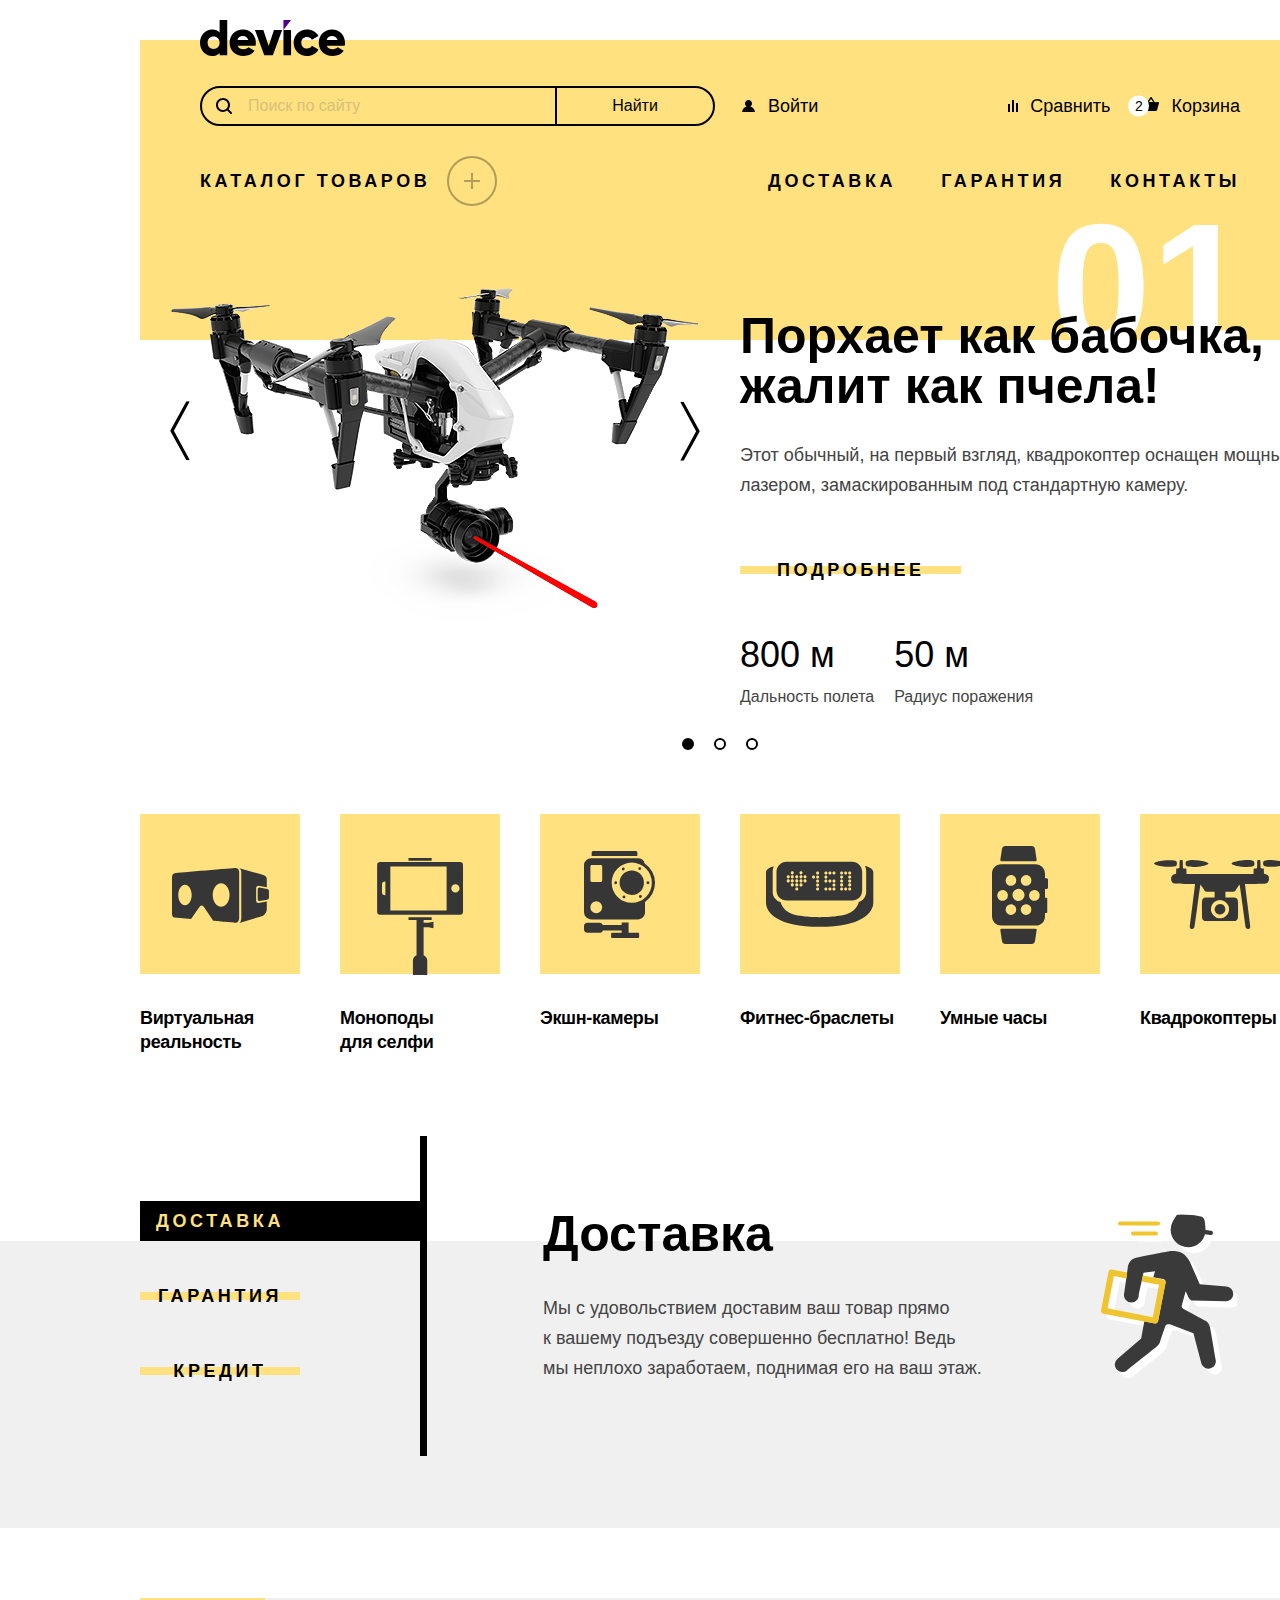
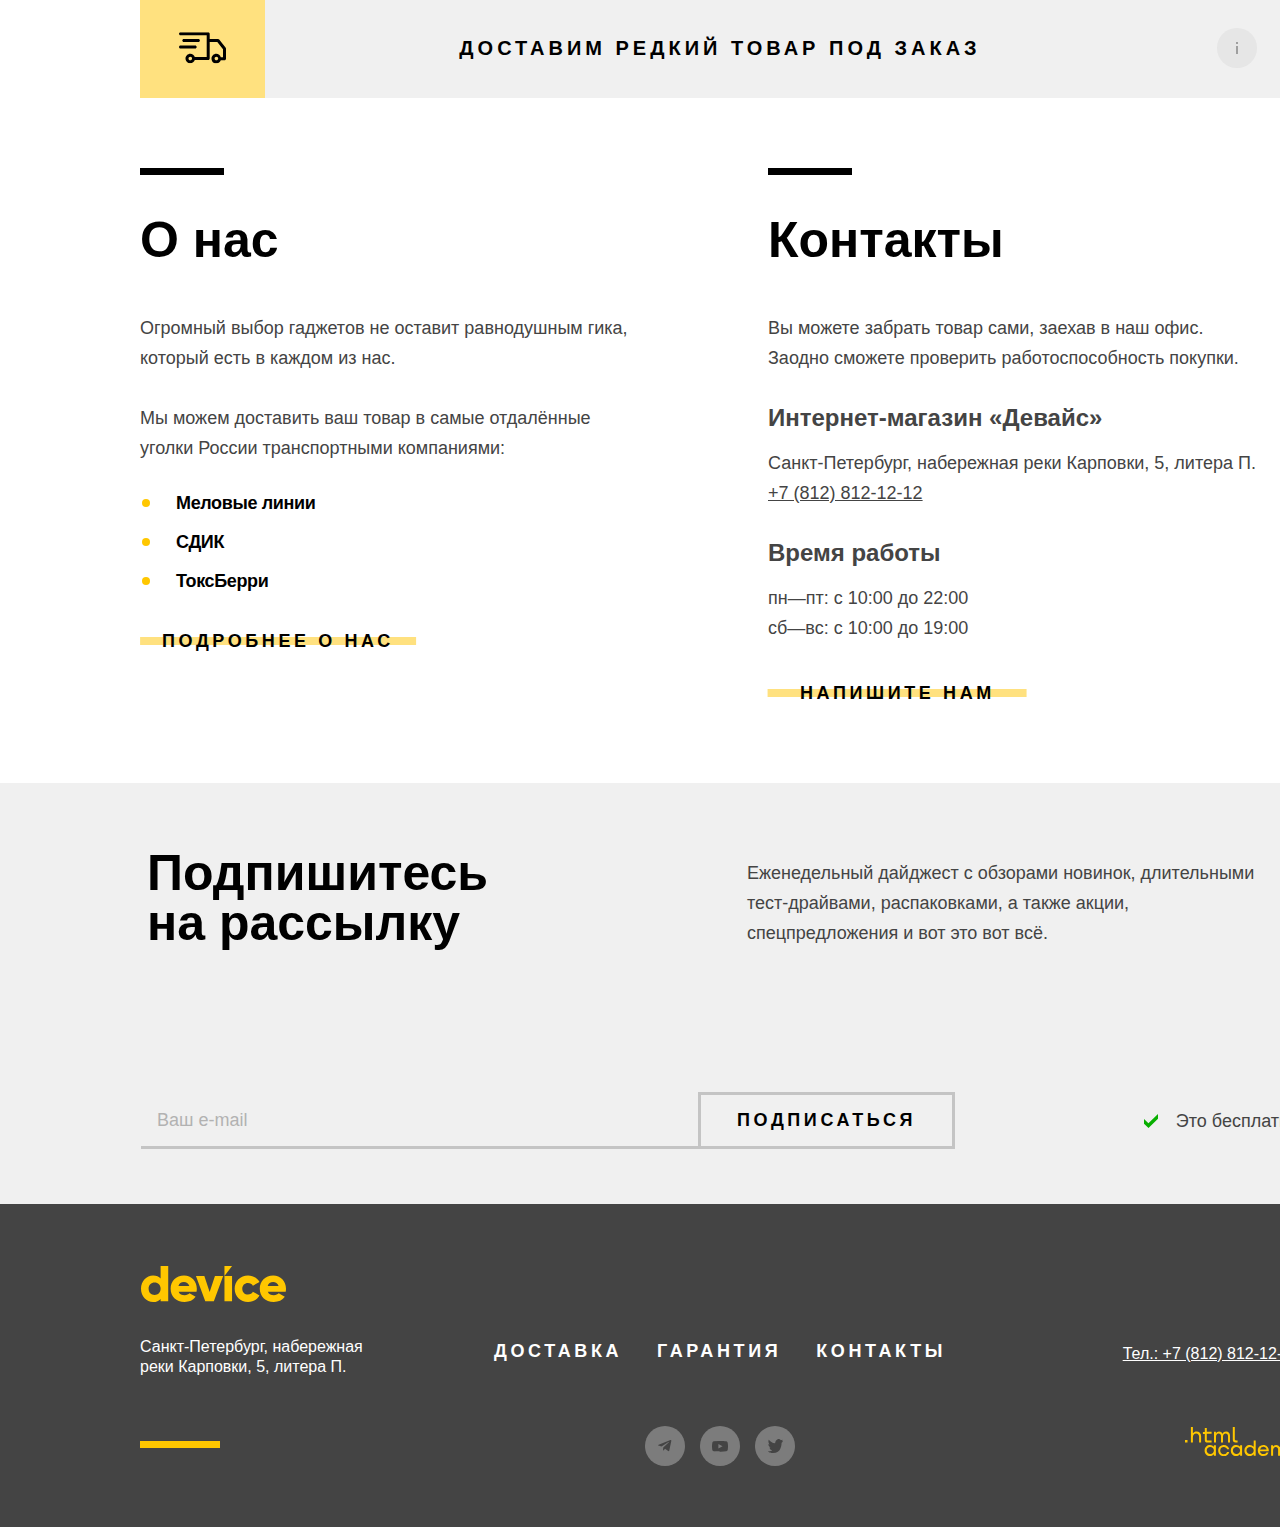
==== commit 71a95dc3: "Merge pull request #3 from Tanya-Sille/master" ====
--- a/index.html
+++ b/index.html
@@ -353,7 +353,7 @@
     <!-- Для отображения модального окна необходимо удалить класс modal-container-close -->
     <div class="modal-container modal-container-close">
       <div class="modal-delivery">
-        <button class="modal-close-button general-hover">
+        <button class="modal-close-button general-hover" type="button">
           <span class="visually-hidden">Закрыть</span>
         </button>
         <form class="delivery-form" action="https://echo.htmlacademy.ru/" method="get">
@@ -373,7 +373,7 @@
           </label>
           <div class="delivery-label">
             <div class="quantity">
-              <label class="label-quantity">Количество:</label>
+              <label class="label-quantity" for="delivery-quantity">Количество:</label>
               <span class="tooltip">
                 <button class="tooltip-toggle" type="button" aria-labelledby="tooltip-label-quantity">
                   <svg class="tooltip-icon" width="26" height="26"  viewBox="0 0 26 26" fill="none" xmlns="http://www.w3.org/2000/svg"><circle cx="13" cy="13" r="13" fill="#ffe17f"/><path d="M14 7h-2v2h2V7ZM14 11h-2v8h2v-8Z" fill="#000"/></svg>
--- a/styles/styles.css
+++ b/styles/styles.css
@@ -1548,7 +1548,7 @@
 }
 
 .range-toggle:hover {
-  opacity: 0.5;
+  border: 2px solid rgba(0, 0, 0, 0.5);
 }
 
 .range-toggle:active {
@@ -2367,15 +2367,17 @@
 .field-name {
   background-image: url("../images/logo/form-name-icon.svg");
   background-repeat: no-repeat;
+  background-position: 326px center;
+  background-size: 13px 12px;
+  padding-right: 50px;
+}
+
+.field-email {
+  background-image: url("../images/logo/message.svg");
+  background-repeat: no-repeat;
   background-position: 325px center;
   background-size: 15px 12px;
-}
-
-.field-email {
-  background-image: url("../images/logo/message.svg");
-  background-repeat: no-repeat;
-  background-position: 325px center;
-  background-size: 15px 12px;
+  padding-right: 50px;
 }
 
 .email-error .field-email {
@@ -2457,6 +2459,7 @@
   width: 180px;
   height: 60px;
   text-align: center;
+  padding: 20px 60px;
 }
 
 .quantity-minus,
